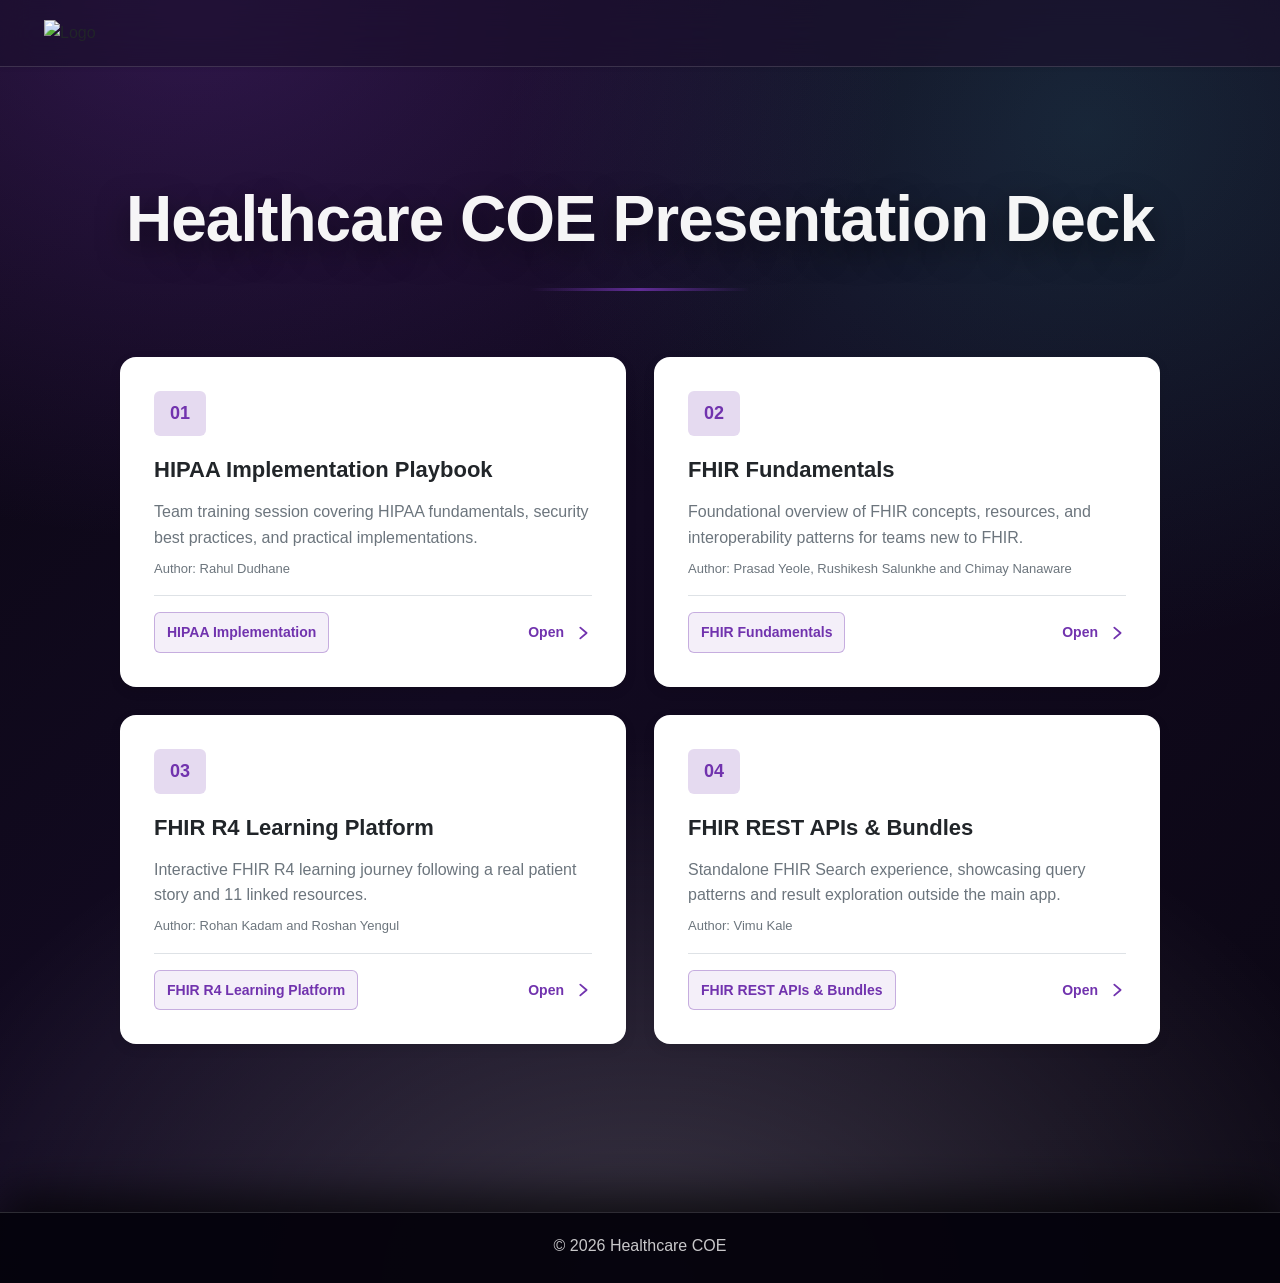
==== index.html @ a44d62c8 "Added authers" ====
<!DOCTYPE html>
<html lang="en">
<head>
  <meta charset="UTF-8" />
  <meta name="viewport" content="width=device-width, initial-scale=1.0" />
  <title>Healthcare COE Presentation Deck</title>
  <link rel="icon" type="image/png" href="https://www.mindbowser.com/wp-content/uploads/2025/10/512x512-1.png" />
  <link rel="stylesheet" href="hipaa-implementation/styles.css" />
  <style>
    /* Landing page additions, using HIPAA design tokens */
    .welcome-page {
      --brand-primary: #7133AE;
      --brand-secondary: #5d2a90;
      --brand-light: rgba(113, 51, 174, 0.18);
      --brand-lighter: rgba(113, 51, 174, 0.08);
      background: transparent;
    }
    .welcome-container {
      /* header is fixed, so keep content visible */
      padding-top: 76px;
      min-height: 100vh;
      overflow-x: hidden;
      background:
        radial-gradient(1200px 900px at 15% 0%, rgba(113, 51, 174, 0.35) 0%, rgba(113, 51, 174, 0) 60%),
        radial-gradient(900px 800px at 85% 10%, rgba(56, 184, 179, 0.16) 0%, rgba(56, 184, 179, 0) 65%),
        radial-gradient(1400px 1000px at 50% 100%, rgba(255, 255, 255, 0.18) 0%, rgba(255, 255, 255, 0) 55%),
        linear-gradient(135deg, #0b0713 0%, #120a21 45%, #0b0713 100%);
    }

    .welcome-header {
      position: fixed;
      top: 0;
      left: 0;
      right: 0;
      z-index: 1000;
      padding: 14px 32px;
      background: rgba(26, 15, 44, 0.62);
      backdrop-filter: blur(16px);
      -webkit-backdrop-filter: blur(16px);
      border-bottom: 1px solid rgba(255, 255, 255, 0.14);
    }

    .welcome-header .logo {
      height: 42px;
      padding: 6px 12px;
      background: transparent;
      box-shadow: none;
      border: none;
    }

    .hero-title {
      font-size: clamp(40px, 5vw, 64px);
      font-weight: 900;
      letter-spacing: -1px;
      color: rgba(255, 255, 255, 0.96);
      text-shadow: 0 10px 30px rgba(0, 0, 0, 0.55);
    }

    .hero-section {
      padding: 44px 0 18px;
    }

    .hero-title::after {
      content: "";
      display: block;
      height: 3px;
      width: min(220px, 45vw);
      margin: 18px auto 0;
      border-radius: 999px;
      background: linear-gradient(90deg, rgba(113, 51, 174, 0) 0%, rgba(113, 51, 174, 0.9) 50%, rgba(113, 51, 174, 0) 100%);
      opacity: 0.9;
    }

    .site-grid {
      display: grid;
      grid-template-columns: repeat(2, minmax(0, 1fr));
      gap: 28px;
      margin-top: 32px;
      max-width: 1040px;
      margin-left: auto;
      margin-right: auto;
      align-items: stretch;
    }

    a.site-card {
      text-decoration: none;
      color: inherit;
      display: block;
    }

    .site-meta {
      display: flex;
      align-items: center;
      justify-content: space-between;
      gap: 12px;
      margin-top: 16px;
      padding-top: 16px;
      border-top: 1px solid var(--border-color);
      color: var(--text-secondary);
      font-size: 14px;
    }

    .site-author {
      margin-top: 8px;
      font-size: 13px;
      color: var(--text-secondary);
    }

    .site-pill {
      display: inline-flex;
      align-items: center;
      gap: 8px;
      padding: 8px 12px;
      border-radius: var(--radius-sm);
      background: rgba(113, 51, 174, 0.08);
      color: var(--brand-primary);
      font-weight: 600;
      border: 1px solid rgba(113, 51, 174, 0.35);
      white-space: nowrap;
    }

    .site-open {
      display: inline-flex;
      align-items: center;
      gap: 10px;
      font-weight: 700;
      color: var(--brand-primary);
    }

    .feature-card.site-card {
      transition:
        transform 200ms ease,
        box-shadow 200ms ease,
        border-color 200ms ease,
        background-color 200ms ease,
        background-image 200ms ease;
    }

    .feature-card.site-card:hover {
      transform: translateY(-6px);
      box-shadow:
        0 18px 45px rgba(0, 0, 0, 0.28),
        0 0 0 1px rgba(255, 255, 255, 0.14);
      border-color: rgba(113, 51, 174, 0.6);
      background-image: radial-gradient(circle at 0% 0%, rgba(113, 51, 174, 0.16), transparent 55%);
    }

    .welcome-footer {
      background: rgba(5, 3, 12, 0.96);
      border-top: 1px solid rgba(255, 255, 255, 0.16);
      color: rgba(255, 255, 255, 0.78);
      padding: 20px 24px 24px;
      text-align: center;
      box-shadow: 0 -18px 45px rgba(0, 0, 0, 0.7);
    }

    @media (max-width: 640px) {
      .site-grid {
        grid-template-columns: minmax(0, 1fr);
      }
    }

    /* Keep cards + hero using base HIPAA styling (no glass on them) */
  </style>
</head>
<body class="welcome-page">
  <div class="welcome-container">
    <header class="welcome-header">
      <img src="https://mindbowsernew.wpenginepowered.com/wp-content/uploads/2025/10/header-1.svg" alt="Logo" class="logo" />
    </header>

    <main class="welcome-content">
      <div class="hero-section">
        <h1 class="hero-title">Healthcare COE Presentation Deck</h1>
      </div>

      <section class="features-section" style="margin-top: 32px; margin-bottom: 120px;">
        <div class="site-grid">
          <a class="feature-card site-card" href="hipaa-implementation/index.html">
            <div class="feature-number">01</div>
            <h3>HIPAA Implementation Playbook</h3>
            <p>Team training session covering HIPAA fundamentals, security best practices, and practical implementations.</p>
            <p class="site-author">Author: Rahul Dudhane</p>
            <div class="site-meta">
              <span class="site-pill">HIPAA Implementation</span>
              <span class="site-open">
                Open
                <svg width="18" height="18" viewBox="0 0 20 20" fill="none" xmlns="http://www.w3.org/2000/svg" aria-hidden="true">
                  <path d="M7 4L14 10L7 16" stroke="currentColor" stroke-width="2" stroke-linecap="round" stroke-linejoin="round"/>
                </svg>
              </span>
            </div>
          </a>

          <a class="feature-card site-card" href="fhir-fundamentals/index.html">
            <div class="feature-number">02</div>
            <h3>FHIR Fundamentals</h3>
            <p>Foundational overview of FHIR concepts, resources, and interoperability patterns for teams new to FHIR.</p>
            <p class="site-author">Author: Prasad Yeole, Rushikesh Salunkhe and Chimay Nanaware</p>
            <div class="site-meta">
              <span class="site-pill">FHIR Fundamentals</span>
              <span class="site-open">
                Open
                <svg width="18" height="18" viewBox="0 0 20 20" fill="none" xmlns="http://www.w3.org/2000/svg" aria-hidden="true">
                  <path d="M7 4L14 10L7 16" stroke="currentColor" stroke-width="2" stroke-linecap="round" stroke-linejoin="round"/>
                </svg>
              </span>
            </div>
          </a>

          <a class="feature-card site-card" href="fhir-r4/index.html">
            <div class="feature-number">03</div>
            <h3>FHIR R4 Learning Platform</h3>
            <p>Interactive FHIR R4 learning journey following a real patient story and 11 linked resources.</p>
            <p class="site-author">Author: Rohan Kadam and Roshan Yengul</p>
            <div class="site-meta">
              <span class="site-pill">FHIR R4 Learning Platform</span>
              <span class="site-open">
                Open
                <svg width="18" height="18" viewBox="0 0 20 20" fill="none" xmlns="http://www.w3.org/2000/svg" aria-hidden="true">
                  <path d="M7 4L14 10L7 16" stroke="currentColor" stroke-width="2" stroke-linecap="round" stroke-linejoin="round"/>
                </svg>
              </span>
            </div>
          </a>

          <a class="feature-card site-card" href="https://vimu-kale.github.io/fhir-search/#introduction">
            <div class="feature-number">04</div>
            <h3>FHIR REST APIs & Bundles</h3>
            <p>Standalone FHIR Search experience, showcasing query patterns and result exploration outside the main app.</p>
            <p class="site-author">Author: Vimu Kale</p>
            <div class="site-meta">
              <span class="site-pill">FHIR REST APIs & Bundles</span>
              <span class="site-open">
                Open
                <svg width="18" height="18" viewBox="0 0 20 20" fill="none" xmlns="http://www.w3.org/2000/svg" aria-hidden="true">
                  <path d="M7 4L14 10L7 16" stroke="currentColor" stroke-width="2" stroke-linecap="round" stroke-linejoin="round"/>
                </svg>
              </span>
            </div>
          </a>
        </div>
      </section>
    </main>

    <footer class="welcome-footer">
      <p>&copy; 2026 Healthcare COE</p>
    </footer>
  </div>
</body>
</html>
---- hipaa-implementation/styles.css ----
/* ===== CSS Variables & Reset ===== */
:root {
  --brand-primary: #38b8b3;
  --brand-secondary: #2d9691;
  --brand-light: #e6f7f6;
  --brand-lighter: #f0faf9;
  
  --bg-primary: #ffffff;
  --bg-secondary: #f8f9fa;
  --bg-tertiary: #e9ecef;
  
  --text-primary: #212529;
  --text-secondary: #6c757d;
  --text-muted: #adb5bd;
  
  --border-color: #dee2e6;
  --shadow-sm: 0 2px 4px rgba(0, 0, 0, 0.05);
  --shadow-md: 0 4px 12px rgba(0, 0, 0, 0.1);
  --shadow-lg: 0 8px 24px rgba(0, 0, 0, 0.15);
  
  --success: #28a745;
  --warning: #ffc107;
  --danger: #dc3545;
  --info: #17a2b8;
  
  --radius-sm: 6px;
  --radius-md: 12px;
  --radius-lg: 16px;
  
  --transition: all 0.3s ease;
}

* {
  margin: 0;
  padding: 0;
  box-sizing: border-box;
}

html, body {
  height: 100%;
  font-family: -apple-system, BlinkMacSystemFont, 'Segoe UI', Roboto, 'Helvetica Neue', Arial, sans-serif;
  font-size: 16px;
  line-height: 1.6;
  color: var(--text-primary);
  background: var(--bg-primary);
  -webkit-font-smoothing: antialiased;
  -moz-osx-font-smoothing: grayscale;
}

/* ===== Welcome Page Styles ===== */
.welcome-page {
  background: linear-gradient(135deg, var(--brand-lighter) 0%, #ffffff 50%, var(--brand-lighter) 100%);
}

.welcome-container {
  min-height: 100vh;
  display: flex;
  flex-direction: column;
}

.welcome-header {
  padding: 24px 48px;
  background: var(--bg-primary);
  box-shadow: var(--shadow-sm);
}

.logo {
  height: 50px;
  width: auto;
  background: linear-gradient(135deg, #1a1a2e 0%, #16213e 100%);
  padding: 8px 16px;
  border-radius: var(--radius-sm);
  box-shadow: var(--shadow-md);
  border: 1px solid rgba(56, 184, 179, 0.3);
}

.welcome-content {
  flex: 1;
  max-width: 1200px;
  margin: 0 auto;
  padding: 48px 24px;
  width: 100%;
}

.hero-section {
  text-align: center;
  padding: 64px 0;
}

.hero-badge {
  margin-bottom: 24px;
  animation: float 3s ease-in-out infinite;
}

@keyframes float {
  0%, 100% { transform: translateY(0px); }
  50% { transform: translateY(-10px); }
}

.hero-title {
  font-size: 56px;
  font-weight: 800;
  color: var(--text-primary);
  margin-bottom: 16px;
  letter-spacing: -1px;
}

.hero-subtitle {
  font-size: 24px;
  color: var(--text-secondary);
  margin-bottom: 24px;
}

.hero-description {
  max-width: 700px;
  margin: 0 auto 48px;
  font-size: 18px;
  color: var(--text-secondary);
  line-height: 1.8;
}

.session-info {
  display: flex;
  justify-content: center;
  gap: 24px;
  margin-bottom: 48px;
  flex-wrap: wrap;
}

.info-card {
  background: var(--bg-primary);
  padding: 24px 32px;
  border-radius: var(--radius-md);
  box-shadow: var(--shadow-md);
  display: flex;
  align-items: center;
  gap: 16px;
  min-width: 200px;
}

.info-icon {
  font-size: 32px;
}

.info-content h3 {
  font-size: 14px;
  color: var(--text-secondary);
  text-transform: uppercase;
  letter-spacing: 0.5px;
  margin-bottom: 4px;
}

.info-content p {
  font-size: 18px;
  font-weight: 600;
  color: var(--text-primary);
}

.btn-primary {
  background: var(--brand-primary);
  color: white;
  border: none;
  padding: 16px 48px;
  border-radius: var(--radius-md);
  font-size: 18px;
  font-weight: 600;
  cursor: pointer;
  transition: var(--transition);
  display: inline-flex;
  align-items: center;
  gap: 12px;
  box-shadow: var(--shadow-md);
}

.btn-primary:hover {
  background: var(--brand-secondary);
  transform: translateY(-2px);
  box-shadow: var(--shadow-lg);
}

.btn-start {
  animation: pulse 2s ease-in-out infinite;
}

@keyframes pulse {
  0%, 100% { box-shadow: 0 4px 12px rgba(56, 184, 179, 0.3); }
  50% { box-shadow: 0 4px 24px rgba(56, 184, 179, 0.6); }
}

.features-section {
  margin: 80px 0;
}

.features-section h2 {
  text-align: center;
  font-size: 36px;
  margin-bottom: 48px;
  color: var(--text-primary);
}

.features-grid {
  display: grid;
  grid-template-columns: repeat(auto-fit, minmax(300px, 1fr));
  gap: 24px;
}

.feature-card {
  background: var(--bg-primary);
  padding: 32px;
  border-radius: var(--radius-lg);
  box-shadow: var(--shadow-md);
  transition: var(--transition);
  border: 2px solid transparent;
}

.feature-card:hover {
  border-color: var(--brand-primary);
  transform: translateY(-4px);
  box-shadow: var(--shadow-lg);
}

.feature-number {
  display: inline-block;
  background: var(--brand-light);
  color: var(--brand-primary);
  font-size: 18px;
  font-weight: 700;
  padding: 8px 16px;
  border-radius: var(--radius-sm);
  margin-bottom: 16px;
}

.feature-card h3 {
  font-size: 22px;
  margin-bottom: 12px;
  color: var(--text-primary);
}

.feature-card p {
  color: var(--text-secondary);
  line-height: 1.6;
}

.checklist-preview {
  margin: 80px 0;
  padding: 48px;
  background: var(--bg-primary);
  border-radius: var(--radius-lg);
  box-shadow: var(--shadow-md);
}

.checklist-preview h2 {
  text-align: center;
  font-size: 36px;
  margin-bottom: 48px;
  color: var(--text-primary);
}

.checklist-columns {
  display: grid;
  grid-template-columns: repeat(auto-fit, minmax(280px, 1fr));
  gap: 16px;
}

.checklist-column {
  display: flex;
  flex-direction: column;
  gap: 12px;
}

.checklist-item {
  background: var(--brand-lighter);
  padding: 16px 20px;
  border-radius: var(--radius-sm);
  color: var(--text-primary);
  font-weight: 500;
  border-left: 4px solid var(--brand-primary);
}

.welcome-footer {
  background: var(--bg-secondary);
  padding: 24px;
  text-align: center;
  color: var(--text-secondary);
  border-top: 1px solid var(--border-color);
}

/* ===== Presentation Page Styles ===== */
.presentation-page {
  background: var(--bg-secondary);
}

.presentation-container {
  height: 100vh;
  display: flex;
  flex-direction: column;
}

.presentation-header {
  background: var(--bg-primary);
  padding: 16px 24px;
  display: flex;
  align-items: center;
  justify-content: space-between;
  box-shadow: var(--shadow-sm);
  border-bottom: 2px solid var(--brand-primary);
}

.presentation-header .logo {
  height: 42px;
  padding: 6px 12px;
  background: linear-gradient(135deg, #1a1a2e 0%, #16213e 100%);
  border-radius: var(--radius-sm);
  box-shadow: var(--shadow-md);
  border: 1px solid rgba(56, 184, 179, 0.3);
}

.header-title {
  font-size: 20px;
  font-weight: 700;
  color: var(--text-primary);
}

.slide-counter {
  font-size: 14px;
  color: var(--text-secondary);
  background: var(--bg-secondary);
  padding: 8px 16px;
  border-radius: var(--radius-sm);
}

.presentation-main {
  flex: 1;
  display: flex;
  overflow: hidden;
}

.sidebar {
  width: 280px;
  background: var(--bg-primary);
  padding: 24px;
  border-right: 1px solid var(--border-color);
  overflow-y: auto;
}

.sidebar h3 {
  font-size: 18px;
  margin-bottom: 8px;
  color: var(--text-primary);
}

.sidebar-hint {
  font-size: 13px;
  color: var(--text-secondary);
  margin-bottom: 20px;
}

.slide-nav {
  display: flex;
  flex-direction: column;
  gap: 8px;
}

.nav-item {
  padding: 12px 16px;
  background: var(--bg-secondary);
  border: 2px solid transparent;
  border-radius: var(--radius-sm);
  cursor: pointer;
  transition: var(--transition);
  font-size: 14px;
  color: var(--text-primary);
  text-align: left;
}

.nav-item:hover {
  background: var(--brand-lighter);
  border-color: var(--brand-primary);
}

.nav-item.active {
  background: var(--brand-primary);
  color: white;
  font-weight: 600;
}

.slides-container {
  flex: 1;
  display: flex;
  flex-direction: column;
  overflow: hidden;
}

.slides {
  flex: 1;
  position: relative;
  overflow-y: auto;
  padding: 48px;
}

.slide {
  display: none;
  animation: slideIn 0.4s ease;
}

.slide.active {
  display: block;
}

@keyframes slideIn {
  from {
    opacity: 0;
    transform: translateX(20px);
  }
  to {
    opacity: 1;
    transform: translateX(0);
  }
}

.slide h1 {
  font-size: 42px;
  font-weight: 700;
  color: var(--text-primary);
  margin-bottom: 32px;
  padding-bottom: 16px;
  border-bottom: 3px solid var(--brand-primary);
}

.slide h2 {
  font-size: 28px;
  font-weight: 600;
  color: var(--text-primary);
  margin-bottom: 16px;
}

.slide h3 {
  font-size: 20px;
  font-weight: 600;
  color: var(--text-primary);
  margin-bottom: 12px;
}

.slide-content {
  max-width: 100%;
  padding: 0 48px;
}

.content-block {
  margin-bottom: 32px;
}

.content-block p {
  font-size: 18px;
  line-height: 1.8;
  color: var(--text-secondary);
}

/* Stats Grid */
.stats-grid {
  display: grid;
  grid-template-columns: repeat(auto-fit, minmax(200px, 1fr));
  gap: 24px;
  margin: 32px 0;
}

.stat-card {
  background: var(--brand-lighter);
  padding: 32px;
  border-radius: var(--radius-md);
  text-align: center;
  border: 2px solid var(--brand-primary);
}

.stat-number {
  font-size: 48px;
  font-weight: 800;
  color: var(--brand-primary);
  margin-bottom: 8px;
}

.stat-label {
  font-size: 16px;
  color: var(--text-secondary);
  font-weight: 500;
}

/* Story Box */
.story-box {
  background: #fff3cd;
  border-left: 4px solid var(--warning);
  padding: 24px;
  border-radius: var(--radius-md);
  margin: 32px 0;
}

.story-box h3 {
  color: #856404;
  margin-bottom: 12px;
}

.story-box p {
  color: #856404;
  margin-bottom: 12px;
}

.story-lesson {
  font-weight: 600;
  margin-top: 16px !important;
}

/* Key Points */
.key-points {
  background: var(--bg-primary);
  padding: 24px;
  border-radius: var(--radius-md);
  box-shadow: var(--shadow-md);
  margin: 32px 0;
}

.key-points ul {
  list-style: none;
  padding: 0;
}

.key-points li {
  padding: 12px 0;
  padding-left: 32px;
  position: relative;
  font-size: 17px;
  color: var(--text-secondary);
  border-bottom: 1px solid var(--border-color);
}

.key-points li:last-child {
  border-bottom: none;
}

.key-points li:before {
  content: "✓";
  position: absolute;
  left: 0;
  color: var(--brand-primary);
  font-weight: 700;
  font-size: 20px;
}

/* Three Rules */
.three-rules {
  display: grid;
  grid-template-columns: repeat(auto-fit, minmax(280px, 1fr));
  gap: 24px;
  margin: 32px 0;
}

.rule-card {
  background: var(--bg-primary);
  padding: 24px;
  border-radius: var(--radius-lg);
  box-shadow: var(--shadow-md);
  border-top: 4px solid var(--brand-primary);
}

.rule-icon {
  font-size: 40px;
  margin-bottom: 16px;
}

.rule-card h3 {
  color: var(--brand-primary);
  margin-bottom: 12px;
}

.rule-card p {
  color: var(--text-secondary);
  margin-bottom: 16px;
}

.rule-card ul {
  list-style: none;
  padding: 0;
}

.rule-card li {
  padding: 8px 0;
  padding-left: 24px;
  position: relative;
  color: var(--text-secondary);
  font-size: 15px;
}

.rule-card li:before {
  content: "•";
  position: absolute;
  left: 8px;
  color: var(--brand-primary);
  font-weight: 700;
}

/* PHI Definition */
.phi-definition {
  background: var(--brand-lighter);
  padding: 32px;
  border-radius: var(--radius-lg);
  margin: 32px 0;
}

.phi-definition h3 {
  margin-bottom: 24px;
  color: var(--brand-primary);
}

.phi-grid {
  display: grid;
  grid-template-columns: repeat(auto-fill, minmax(180px, 1fr));
  gap: 12px;
}

.phi-item {
  background: var(--bg-primary);
  padding: 12px 16px;
  border-radius: var(--radius-sm);
  font-size: 15px;
  color: var(--text-primary);
  text-align: center;
  font-weight: 500;
}

/* Complete Checklist Grid */
.complete-checklist-grid {
  display: grid;
  grid-template-columns: repeat(auto-fit, minmax(280px, 1fr));
  gap: 20px;
  margin: 24px 0;
}

.checklist-card {
  background: var(--bg-primary);
  padding: 20px;
  border-radius: var(--radius-md);
  box-shadow: var(--shadow-md);
  border-left: 4px solid var(--brand-primary);
  transition: var(--transition);
  display: flex;
  flex-direction: column;
  gap: 12px;
}

.checklist-card:hover {
  transform: translateY(-4px);
  box-shadow: var(--shadow-lg);
  border-left-width: 6px;
}

.checklist-number {
  background: var(--brand-primary);
  color: white;
  font-size: 18px;
  font-weight: 700;
  width: 36px;
  height: 36px;
  border-radius: 50%;
  display: flex;
  align-items: center;
  justify-content: center;
  flex-shrink: 0;
}

.checklist-card h3 {
  font-size: 17px;
  color: var(--text-primary);
  margin: 0;
  font-weight: 600;
}

.checklist-card p {
  font-size: 14px;
  color: var(--text-secondary);
  line-height: 1.5;
  margin: 0;
}

/* Checklist Items */
.checklist-content {
  display: flex;
  flex-direction: column;
  gap: 32px;
}

.checklist-item-detail {
  background: var(--bg-primary);
  padding: 24px;
  border-radius: var(--radius-lg);
  box-shadow: var(--shadow-md);
}

.item-header {
  display: flex;
  align-items: center;
  gap: 16px;
  margin-bottom: 16px;
}

.item-number {
  background: var(--brand-primary);
  color: white;
  font-size: 24px;
  font-weight: 700;
  width: 48px;
  height: 48px;
  border-radius: 50%;
  display: flex;
  align-items: center;
  justify-content: center;
  flex-shrink: 0;
}

.item-header h2 {
  margin: 0;
  font-size: 24px;
}

.item-description {
  color: var(--text-secondary);
  font-size: 17px;
  line-height: 1.7;
  margin-bottom: 16px;
}

.item-example {
  background: var(--brand-lighter);
  padding: 16px;
  border-radius: var(--radius-sm);
  border-left: 4px solid var(--brand-primary);
  font-size: 15px;
  color: var(--text-secondary);
}

.item-example strong {
  color: var(--brand-primary);
}

/* Two Column Layout */
.two-column {
  display: grid;
  grid-template-columns: repeat(auto-fit, minmax(400px, 1fr));
  gap: 32px;
  margin: 32px 0;
}

.column {
  background: var(--bg-primary);
  padding: 24px;
  border-radius: var(--radius-lg);
  box-shadow: var(--shadow-sm);
}

/* Role List */
.role-list {
  display: flex;
  flex-direction: column;
  gap: 16px;
}

.role-item {
  padding: 16px;
  background: var(--brand-lighter);
  border-radius: var(--radius-sm);
  border-left: 3px solid var(--brand-primary);
}

.role-item strong {
  display: block;
  color: var(--brand-primary);
  margin-bottom: 4px;
  font-size: 16px;
}

.role-item p {
  color: var(--text-secondary);
  font-size: 14px;
  margin: 0;
}

/* Demo Container */
.demo-container {
  background: var(--bg-primary);
  padding: 32px;
  border-radius: var(--radius-lg);
  box-shadow: var(--shadow-md);
  margin: 24px 0;
}

.demo-controls {
  margin-bottom: 32px;
}

.demo-controls h3 {
  margin-bottom: 16px;
}

.role-selector {
  display: flex;
  gap: 12px;
  flex-wrap: wrap;
  margin-bottom: 16px;
}

.role-btn {
  padding: 12px 24px;
  background: var(--bg-secondary);
  border: 2px solid var(--border-color);
  border-radius: var(--radius-sm);
  cursor: pointer;
  transition: var(--transition);
  font-size: 15px;
  font-weight: 500;
  color: var(--text-primary);
}

.role-btn:hover {
  border-color: var(--brand-primary);
  background: var(--brand-lighter);
}

.role-btn.active {
  background: var(--brand-primary);
  color: white;
  border-color: var(--brand-primary);
}

.current-role {
  display: inline-block;
  padding: 8px 16px;
  background: var(--brand-lighter);
  color: var(--brand-primary);
  border-radius: var(--radius-sm);
  font-weight: 600;
}

.demo-actions {
  margin-bottom: 32px;
}

.demo-actions h3 {
  margin-bottom: 16px;
}

.action-btn {
  display: block;
  width: 100%;
  padding: 14px 20px;
  margin-bottom: 8px;
  background: var(--bg-secondary);
  border: 2px solid var(--border-color);
  border-radius: var(--radius-sm);
  cursor: pointer;
  transition: var(--transition);
  font-size: 15px;
  text-align: left;
  color: var(--text-primary);
}

.action-btn:hover {
  background: var(--brand-lighter);
  border-color: var(--brand-primary);
}

.demo-result {
  margin: 32px 0;
  padding: 24px;
  background: var(--bg-secondary);
  border-radius: var(--radius-md);
  min-height: 120px;
}

.demo-result h3 {
  margin-bottom: 12px;
}

.result-content {
  color: var(--text-secondary);
  font-size: 16px;
  line-height: 1.6;
}

.result-success {
  color: var(--success);
  font-weight: 600;
}

.result-denied {
  color: var(--danger);
  font-weight: 600;
}

/* Code Example */
.code-example {
  margin: 32px 0;
}

.code-example h3 {
  margin-bottom: 12px;
}

.code-example pre {
  background: #1e1e1e;
  color: #d4d4d4;
  padding: 20px;
  border-radius: var(--radius-md);
  overflow-x: auto;
  font-family: 'Fira Code', 'Consolas', 'Monaco', 'Courier New', monospace;
  font-size: 13px;
  line-height: 1.6;
  box-shadow: var(--shadow-md);
  border: 1px solid #333;
}

.code-example code {
  font-family: 'Fira Code', 'Consolas', 'Monaco', 'Courier New', monospace;
}

/* Enhanced code blocks for logging examples */
pre {
  background: #1e1e1e;
  color: #d4d4d4;
  padding: 20px;
  border-radius: var(--radius-md);
  overflow-x: auto;
  font-family: 'Fira Code', 'Consolas', 'Monaco', 'Courier New', monospace;
  font-size: 13px;
  line-height: 1.7;
  box-shadow: 0 2px 8px rgba(0, 0, 0, 0.15);
}

code {
  font-family: 'Fira Code', 'Consolas', 'Monaco', 'Courier New', monospace;
}

/* Syntax highlighting for better readability */
pre code {
  display: block;
  color: #d4d4d4;
}

/* Output blocks with different styles */
pre[style*="background: #ffe6e6"] {
  background: #ffe6e6 !important;
  color: #5a0a0f !important;
  border-left: 4px solid var(--danger);
  font-weight: 600;
}

pre[style*="background: #ffe6e6"] code {
  color: #5a0a0f !important;
}

pre[style*="background: #e6f7e6"] {
  background: #e6f7e6 !important;
  color: #0d3d1a !important;
  border-left: 4px solid var(--success);
  font-weight: 600;
}

pre[style*="background: #e6f7e6"] code {
  color: #0d3d1a !important;
}

pre[style*="background: var(--brand-lighter)"] {
  background: var(--brand-lighter) !important;
  color: #064854 !important;
  border-left: 4px solid var(--brand-primary);
  font-weight: 600;
}

pre[style*="background: var(--brand-lighter)"] code {
  color: #064854 !important;
}

/* Live Audit Log */
.live-audit-log {
  background: var(--bg-primary);
  padding: 24px;
  border-radius: var(--radius-lg);
  box-shadow: var(--shadow-md);
  margin-top: 24px;
}

.live-audit-log h3 {
  margin-bottom: 16px;
}

.audit-entries {
  background: var(--text-primary);
  color: #0f0;
  padding: 16px;
  border-radius: var(--radius-sm);
  font-family: 'Courier New', Courier, monospace;
  font-size: 13px;
  min-height: 200px;
  max-height: 300px;
  overflow-y: auto;
}

.audit-entry {
  padding: 4px 0;
  border-bottom: 1px solid rgba(0, 255, 0, 0.1);
}

/* Encryption Types */
.encryption-types {
  display: grid;
  grid-template-columns: repeat(auto-fit, minmax(350px, 1fr));
  gap: 24px;
  margin: 32px 0;
}

.enc-card {
  background: var(--bg-primary);
  padding: 24px;
  border-radius: var(--radius-lg);
  box-shadow: var(--shadow-md);
  border-top: 4px solid var(--brand-primary);
}

.enc-card h2 {
  color: var(--brand-primary);
  font-size: 22px;
  margin-bottom: 12px;
}

.enc-card p {
  color: var(--text-secondary);
  margin-bottom: 16px;
}

.enc-card ul {
  list-style: none;
  padding: 0;
}

.enc-card li {
  padding: 8px 0;
  padding-left: 24px;
  position: relative;
  color: var(--text-secondary);
}

.enc-card li:before {
  content: "→";
  position: absolute;
  left: 0;
  color: var(--brand-primary);
  font-weight: 700;
}

/* Best Practices */
.best-practices {
  margin: 32px 0;
}

.practice-grid {
  display: grid;
  grid-template-columns: repeat(auto-fit, minmax(250px, 1fr));
  gap: 20px;
  margin-top: 20px;
}

.practice {
  background: var(--brand-lighter);
  padding: 20px;
  border-radius: var(--radius-md);
  border-left: 4px solid var(--brand-primary);
}

.practice strong {
  display: block;
  color: var(--brand-primary);
  margin-bottom: 8px;
  font-size: 16px;
}

.practice p {
  color: var(--text-secondary);
  font-size: 14px;
  margin: 0;
}

/* Slide Controls */
.slide-controls {
  display: flex;
  justify-content: space-between;
  padding: 24px 48px;
  background: var(--bg-primary);
  border-top: 1px solid var(--border-color);
}

.control-btn {
  display: flex;
  align-items: center;
  gap: 8px;
  padding: 12px 24px;
  background: var(--brand-primary);
  color: white;
  border: none;
  border-radius: var(--radius-sm);
  cursor: pointer;
  transition: var(--transition);
  font-size: 16px;
  font-weight: 600;
}

.control-btn:hover {
  background: var(--brand-secondary);
  transform: translateY(-2px);
}

.control-btn:disabled {
  background: var(--bg-tertiary);
  color: var(--text-muted);
  cursor: not-allowed;
  transform: none;
}

/* Quiz Styles */
.quiz-section {
  background: var(--bg-primary);
  padding: 24px;
  border-radius: var(--radius-lg);
  box-shadow: var(--shadow-md);
}

.quiz-container {
  display: flex;
  flex-direction: column;
  gap: 20px;
}

.quiz-question {
  font-size: 20px;
  color: var(--text-primary);
  font-weight: 600;
  margin-bottom: 16px;
}

.quiz-options {
  display: flex;
  flex-direction: column;
  gap: 12px;
}

.quiz-option {
  background: var(--bg-secondary);
  padding: 16px;
  border-radius: var(--radius-sm);
  border: 2px solid var(--border-color);
  transition: var(--transition);
  cursor: pointer;
}

.quiz-option:hover {
  border-color: var(--brand-primary);
  background: var(--brand-lighter);
}

.quiz-option label {
  display: flex;
  align-items: center;
  gap: 12px;
  cursor: pointer;
  width: 100%;
}

.quiz-option input[type="checkbox"],
.quiz-option input[type="radio"] {
  width: 20px;
  height: 20px;
  cursor: pointer;
  accent-color: var(--brand-primary);
}

.quiz-option span {
  flex: 1;
  font-size: 16px;
  color: var(--text-primary);
}

.quiz-result {
  margin-top: 16px;
  padding: 16px;
  border-radius: var(--radius-md);
  background: var(--bg-secondary);
  min-height: 60px;
}

.quiz-result p {
  margin: 8px 0;
}

/* Final Assessment */
.final-assessment {
  background: var(--bg-primary);
  padding: 32px;
  border-radius: var(--radius-lg);
  box-shadow: var(--shadow-md);
}

.assessment-stats {
  display: grid;
  grid-template-columns: repeat(auto-fit, minmax(200px, 1fr));
  gap: 24px;
  margin: 32px 0;
}

.stat-item {
  background: var(--brand-lighter);
  padding: 24px;
  border-radius: var(--radius-md);
  text-align: center;
  border: 2px solid var(--brand-primary);
}

.stat-value {
  font-size: 48px;
  font-weight: 800;
  color: var(--brand-primary);
  margin-bottom: 8px;
}

.stat-label {
  font-size: 14px;
  color: var(--text-secondary);
  font-weight: 500;
}

.certificate {
  background: linear-gradient(135deg, var(--brand-lighter) 0%, white 100%);
  padding: 48px;
  border-radius: var(--radius-lg);
  border: 4px solid var(--brand-primary);
  text-align: center;
  box-shadow: var(--shadow-lg);
}

.certificate h3 {
  font-size: 28px;
  color: var(--brand-primary);
  margin-bottom: 16px;
}

.certificate p {
  font-size: 16px;
  color: var(--text-primary);
  margin: 12px 0;
}

/* Responsive Design */
@media (max-width: 1024px) {
  .sidebar {
    display: none;
  }
  
  .slides {
    padding: 32px 24px;
  }
  
  .slide h1 {
    font-size: 32px;
  }
  
  .two-column {
    grid-template-columns: 1fr;
  }
}

@media (max-width: 768px) {
  .hero-title {
    font-size: 36px;
  }
  
  .hero-subtitle {
    font-size: 18px;
  }
  
  .session-info {
    flex-direction: column;
  }
  
  .features-grid {
    grid-template-columns: 1fr;
  }
  
  .checklist-columns {
    grid-template-columns: 1fr;
  }
  
  .presentation-header {
    flex-wrap: wrap;
    gap: 12px;
  }
  
  .slide-controls {
    padding: 16px 24px;
  }
}
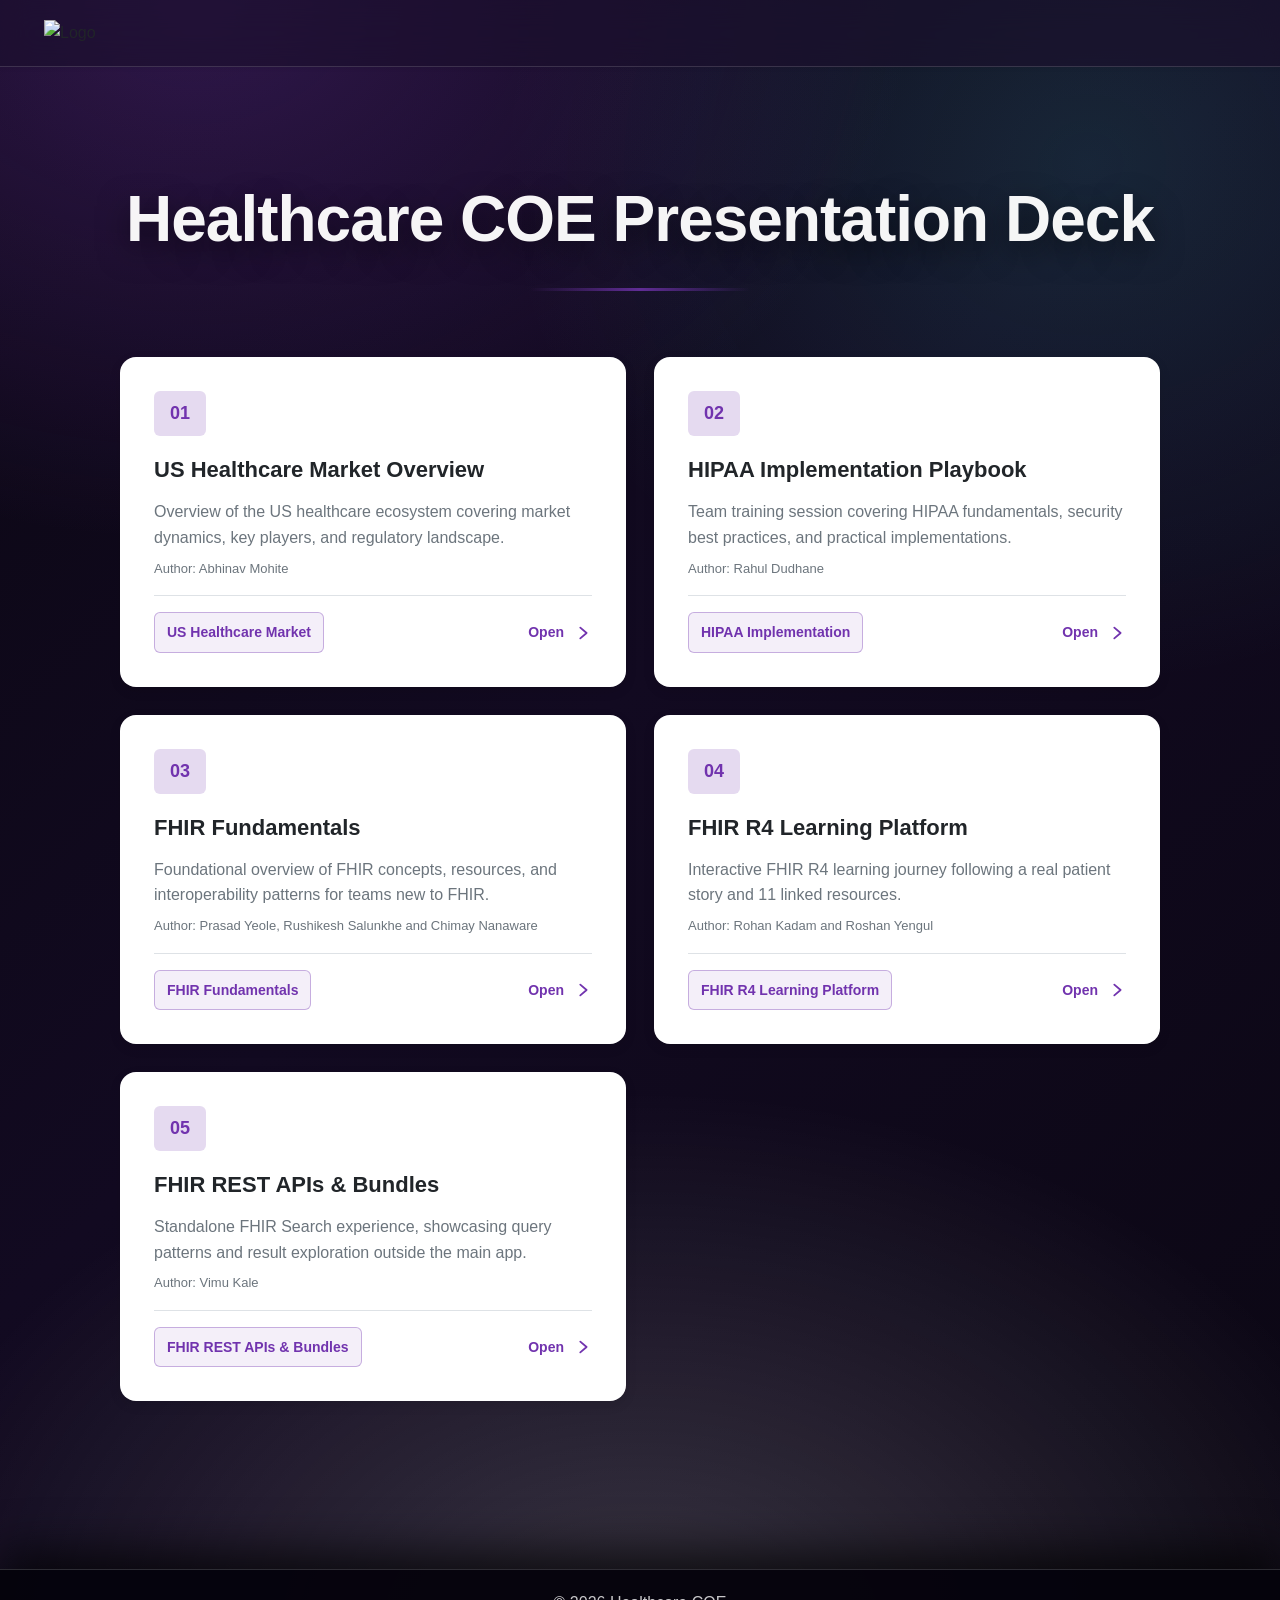
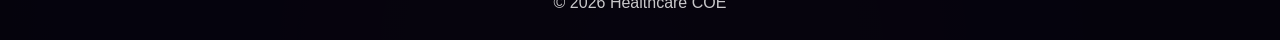
==== commit b0480d0a: "feat: add interactive US Healthcare Market Overview presentation page with new assets" ====
--- a/index.html
+++ b/index.html
@@ -176,8 +176,24 @@
 
       <section class="features-section" style="margin-top: 32px; margin-bottom: 120px;">
         <div class="site-grid">
+          <a class="feature-card site-card" href="us-healthcare-market-overview/index.html">
+            <div class="feature-number">01</div>
+            <h3>US Healthcare Market Overview</h3>
+            <p>Overview of the US healthcare ecosystem covering market dynamics, key players, and regulatory landscape.</p>
+            <p class="site-author">Author: Abhinav Mohite</p>
+            <div class="site-meta">
+              <span class="site-pill">US Healthcare Market</span>
+              <span class="site-open">
+                Open
+                <svg width="18" height="18" viewBox="0 0 20 20" fill="none" xmlns="http://www.w3.org/2000/svg" aria-hidden="true">
+                  <path d="M7 4L14 10L7 16" stroke="currentColor" stroke-width="2" stroke-linecap="round" stroke-linejoin="round"/>
+                </svg>
+              </span>
+            </div>
+          </a>
+
           <a class="feature-card site-card" href="hipaa-implementation/index.html">
-            <div class="feature-number">01</div>
+            <div class="feature-number">02</div>
             <h3>HIPAA Implementation Playbook</h3>
             <p>Team training session covering HIPAA fundamentals, security best practices, and practical implementations.</p>
             <p class="site-author">Author: Rahul Dudhane</p>
@@ -193,7 +209,7 @@
           </a>
 
           <a class="feature-card site-card" href="fhir-fundamentals/index.html">
-            <div class="feature-number">02</div>
+            <div class="feature-number">03</div>
             <h3>FHIR Fundamentals</h3>
             <p>Foundational overview of FHIR concepts, resources, and interoperability patterns for teams new to FHIR.</p>
             <p class="site-author">Author: Prasad Yeole, Rushikesh Salunkhe and Chimay Nanaware</p>
@@ -209,7 +225,7 @@
           </a>
 
           <a class="feature-card site-card" href="fhir-r4/index.html">
-            <div class="feature-number">03</div>
+            <div class="feature-number">04</div>
             <h3>FHIR R4 Learning Platform</h3>
             <p>Interactive FHIR R4 learning journey following a real patient story and 11 linked resources.</p>
             <p class="site-author">Author: Rohan Kadam and Roshan Yengul</p>
@@ -225,7 +241,7 @@
           </a>
 
           <a class="feature-card site-card" href="https://vimu-kale.github.io/fhir-search/#introduction">
-            <div class="feature-number">04</div>
+            <div class="feature-number">05</div>
             <h3>FHIR REST APIs & Bundles</h3>
             <p>Standalone FHIR Search experience, showcasing query patterns and result exploration outside the main app.</p>
             <p class="site-author">Author: Vimu Kale</p>
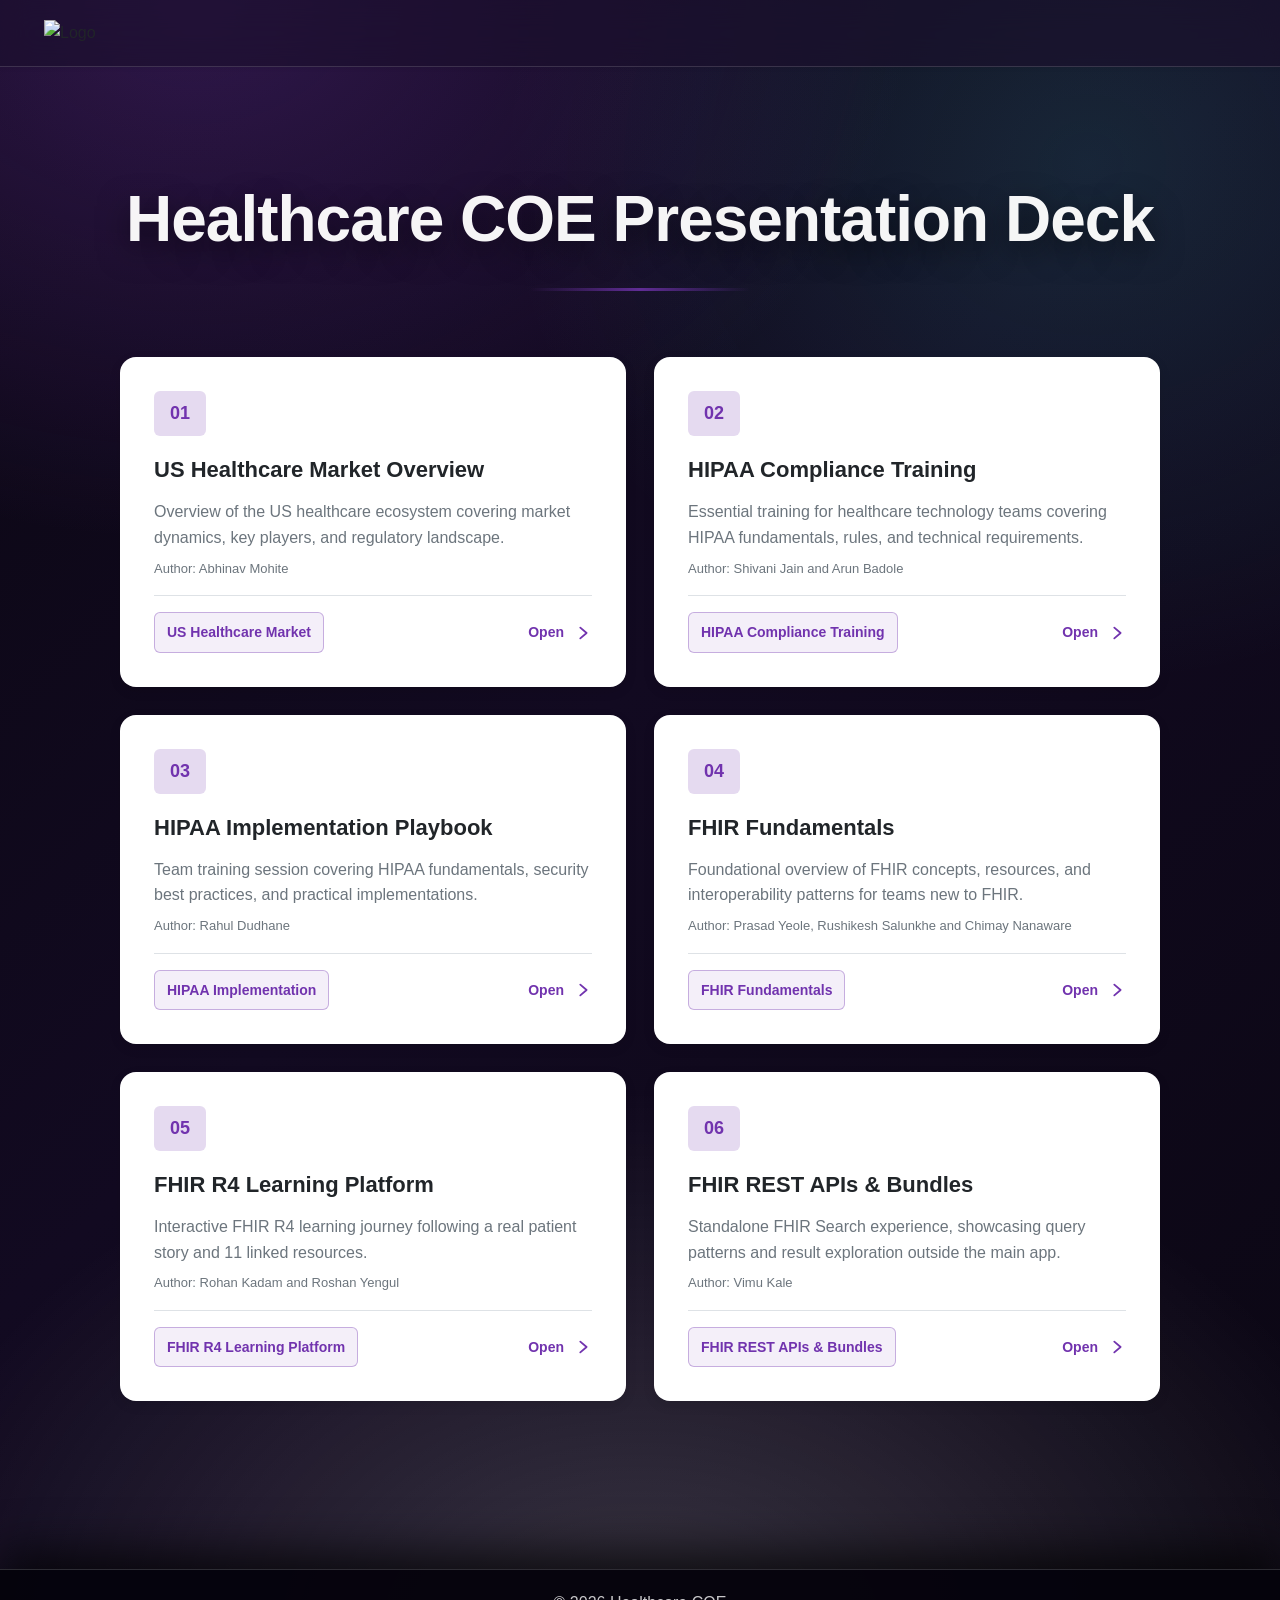
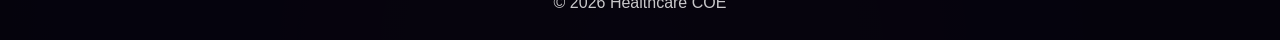
==== commit 1c9b64a6: "feat: add HIPAA Compliance Training module and update landing page navigation" ====
--- a/index.html
+++ b/index.html
@@ -192,8 +192,24 @@
             </div>
           </a>
 
+          <a class="feature-card site-card" href="hippa-training/index.html">
+            <div class="feature-number">02</div>
+            <h3>HIPAA Compliance Training</h3>
+            <p>Essential training for healthcare technology teams covering HIPAA fundamentals, rules, and technical requirements.</p>
+            <p class="site-author">Author: Shivani Jain and Arun Badole</p>
+            <div class="site-meta">
+              <span class="site-pill">HIPAA Compliance Training</span>
+              <span class="site-open">
+                Open
+                <svg width="18" height="18" viewBox="0 0 20 20" fill="none" xmlns="http://www.w3.org/2000/svg" aria-hidden="true">
+                  <path d="M7 4L14 10L7 16" stroke="currentColor" stroke-width="2" stroke-linecap="round" stroke-linejoin="round"/>
+                </svg>
+              </span>
+            </div>
+          </a>
+
           <a class="feature-card site-card" href="hipaa-implementation/index.html">
-            <div class="feature-number">02</div>
+            <div class="feature-number">03</div>
             <h3>HIPAA Implementation Playbook</h3>
             <p>Team training session covering HIPAA fundamentals, security best practices, and practical implementations.</p>
             <p class="site-author">Author: Rahul Dudhane</p>
@@ -209,7 +225,7 @@
           </a>
 
           <a class="feature-card site-card" href="fhir-fundamentals/index.html">
-            <div class="feature-number">03</div>
+            <div class="feature-number">04</div>
             <h3>FHIR Fundamentals</h3>
             <p>Foundational overview of FHIR concepts, resources, and interoperability patterns for teams new to FHIR.</p>
             <p class="site-author">Author: Prasad Yeole, Rushikesh Salunkhe and Chimay Nanaware</p>
@@ -225,7 +241,7 @@
           </a>
 
           <a class="feature-card site-card" href="fhir-r4/index.html">
-            <div class="feature-number">04</div>
+            <div class="feature-number">05</div>
             <h3>FHIR R4 Learning Platform</h3>
             <p>Interactive FHIR R4 learning journey following a real patient story and 11 linked resources.</p>
             <p class="site-author">Author: Rohan Kadam and Roshan Yengul</p>
@@ -241,7 +257,7 @@
           </a>
 
           <a class="feature-card site-card" href="https://vimu-kale.github.io/fhir-search/#introduction">
-            <div class="feature-number">05</div>
+            <div class="feature-number">06</div>
             <h3>FHIR REST APIs & Bundles</h3>
             <p>Standalone FHIR Search experience, showcasing query patterns and result exploration outside the main app.</p>
             <p class="site-author">Author: Vimu Kale</p>
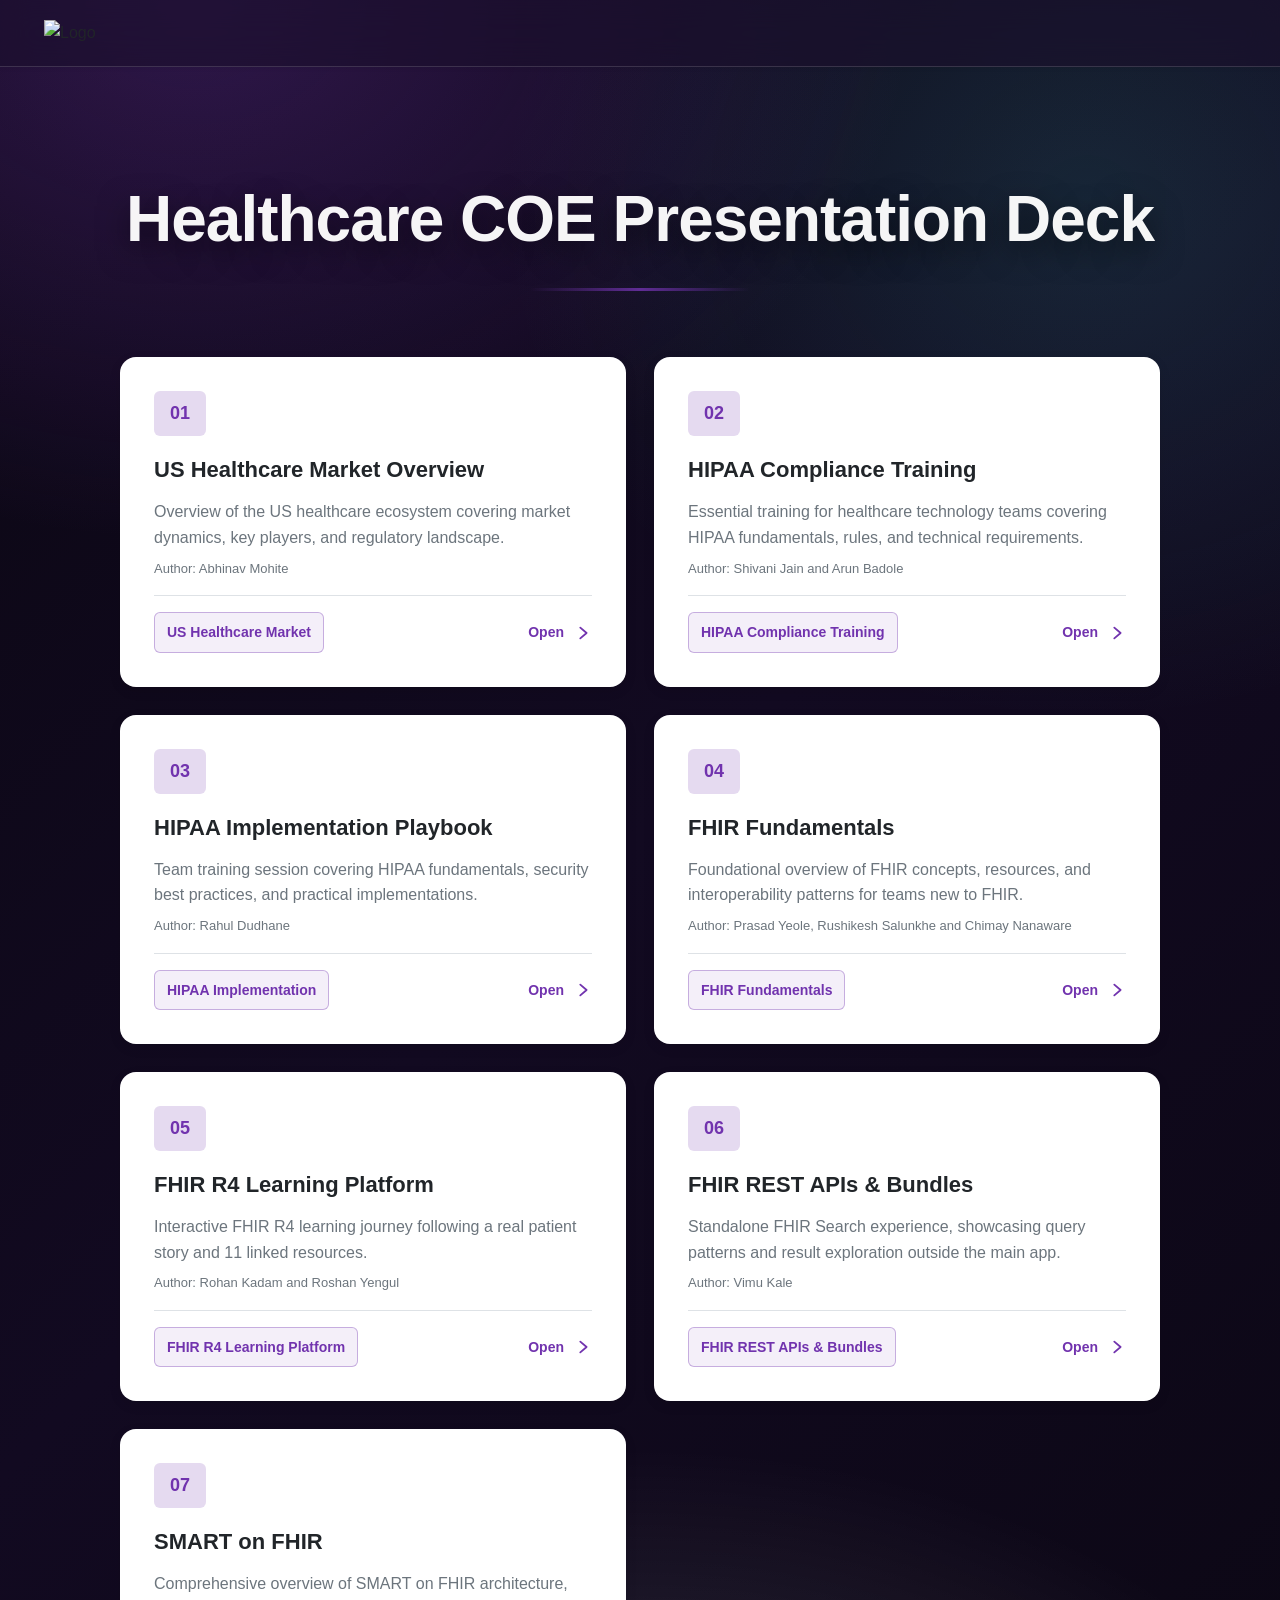
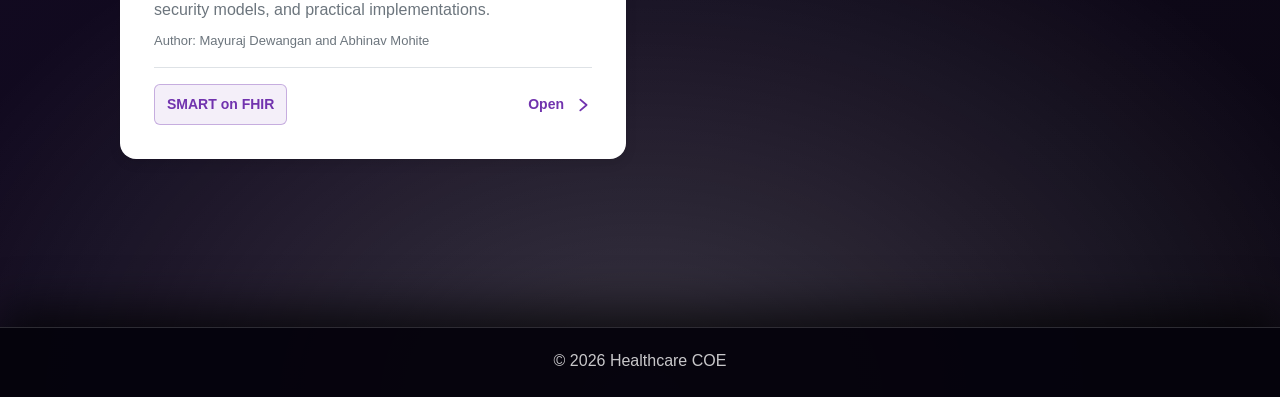
==== commit 19b496a6: "feat: add SMART on FHIR documentation site with educational content and supporting assets" ====
--- a/index.html
+++ b/index.html
@@ -271,6 +271,22 @@
               </span>
             </div>
           </a>
+
+          <a class="feature-card site-card" href="smart-on-fhir/index.html">
+            <div class="feature-number">07</div>
+            <h3>SMART on FHIR</h3>
+            <p>Comprehensive overview of SMART on FHIR architecture, security models, and practical implementations.</p>
+            <p class="site-author">Author: Mayuraj Dewangan and Abhinav Mohite</p>
+            <div class="site-meta">
+              <span class="site-pill">SMART on FHIR</span>
+              <span class="site-open">
+                Open
+                <svg width="18" height="18" viewBox="0 0 20 20" fill="none" xmlns="http://www.w3.org/2000/svg" aria-hidden="true">
+                  <path d="M7 4L14 10L7 16" stroke="currentColor" stroke-width="2" stroke-linecap="round" stroke-linejoin="round"/>
+                </svg>
+              </span>
+            </div>
+          </a>
         </div>
       </section>
     </main>
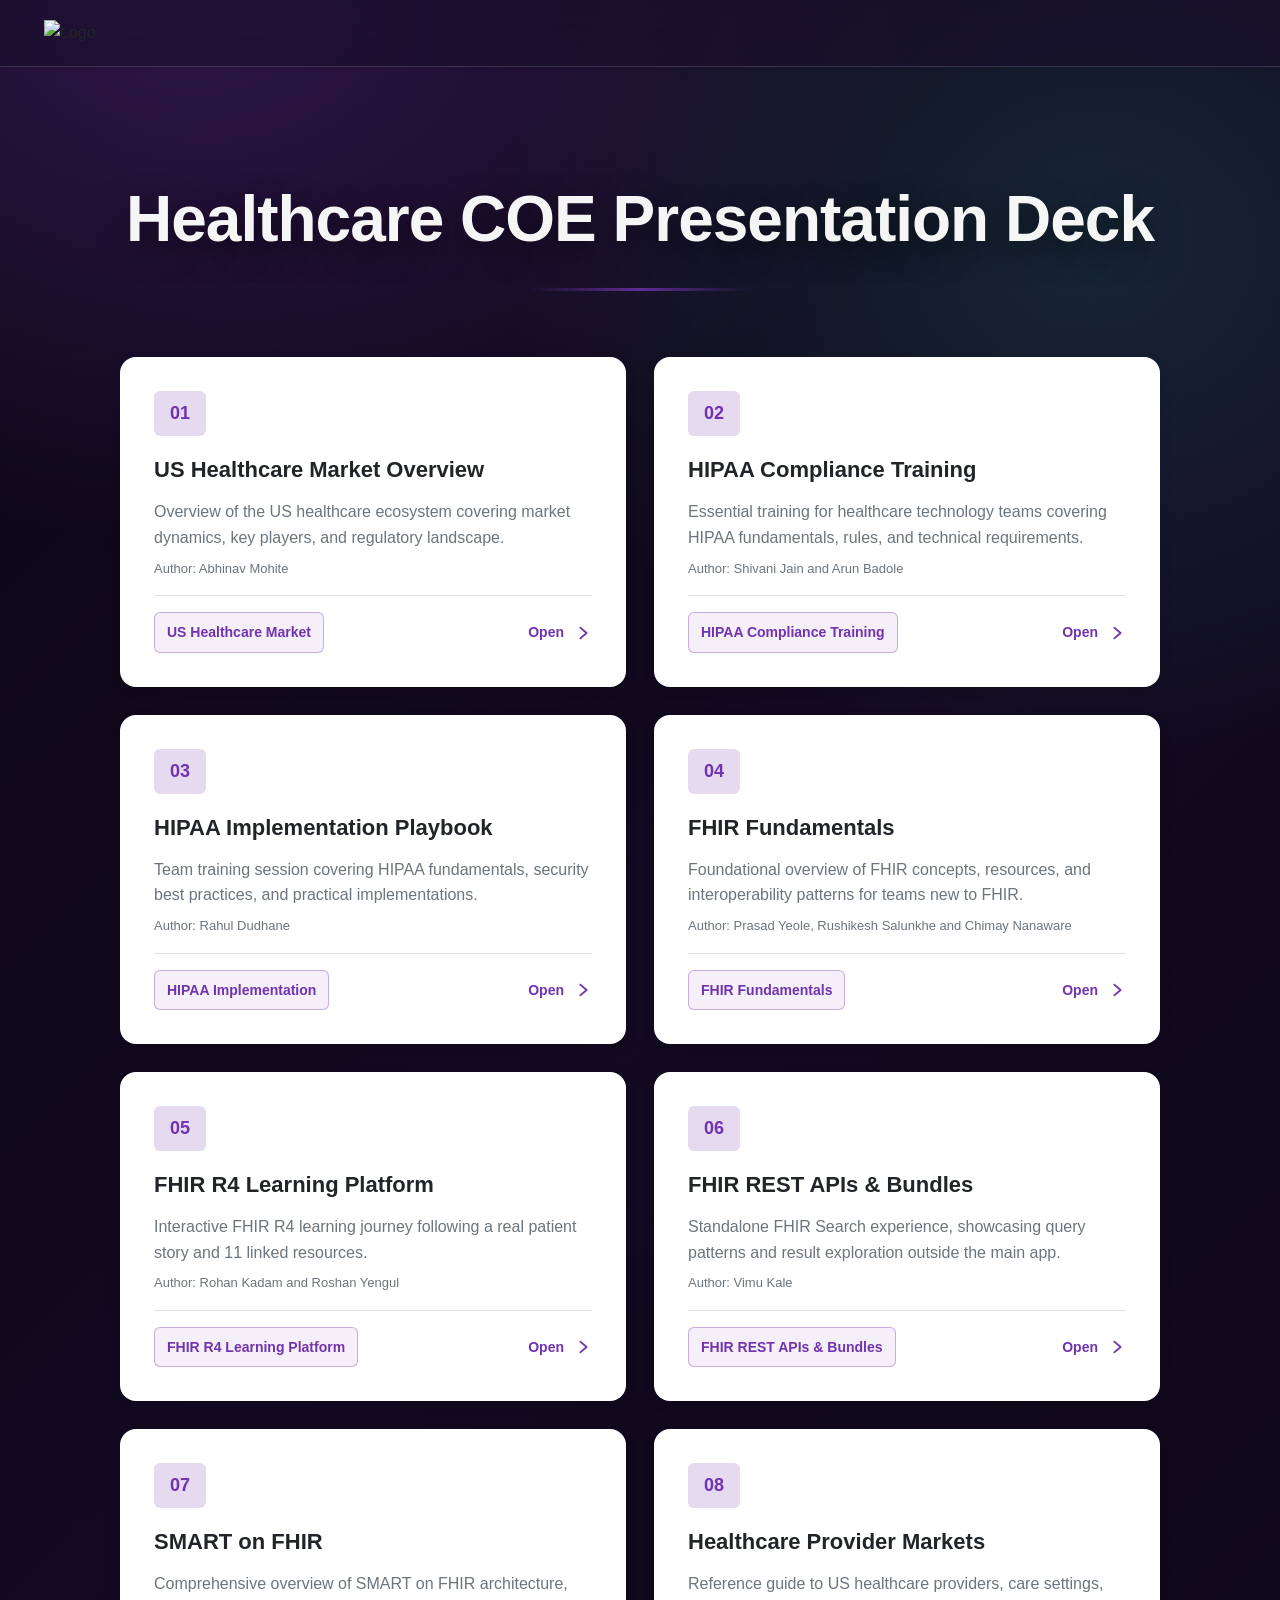
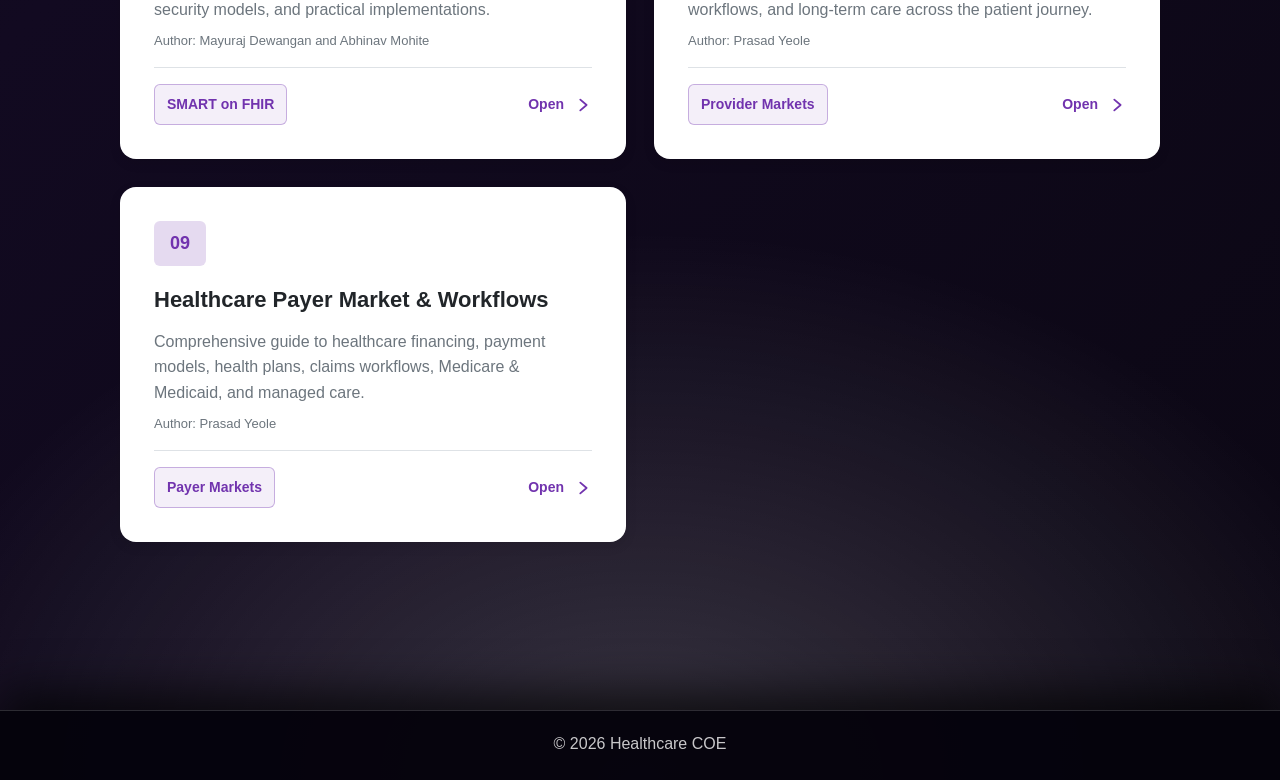
==== commit e8c5309d: "feat: add Provider Market and Payer Market guide pages Add two new reference pages to the Healthcare" ====
--- a/index.html
+++ b/index.html
@@ -287,6 +287,38 @@
               </span>
             </div>
           </a>
+
+          <a class="feature-card site-card" href="provider-market/index.html">
+            <div class="feature-number">08</div>
+            <h3>Healthcare Provider Markets</h3>
+            <p>Reference guide to US healthcare providers, care settings, workflows, and long-term care across the patient journey.</p>
+            <p class="site-author">Author: Prasad Yeole</p>
+            <div class="site-meta">
+              <span class="site-pill">Provider Markets</span>
+              <span class="site-open">
+                Open
+                <svg width="18" height="18" viewBox="0 0 20 20" fill="none" xmlns="http://www.w3.org/2000/svg" aria-hidden="true">
+                  <path d="M7 4L14 10L7 16" stroke="currentColor" stroke-width="2" stroke-linecap="round" stroke-linejoin="round"/>
+                </svg>
+              </span>
+            </div>
+          </a>
+
+          <a class="feature-card site-card" href="payer-market/index.html">
+            <div class="feature-number">09</div>
+            <h3>Healthcare Payer Market &amp; Workflows</h3>
+            <p>Comprehensive guide to healthcare financing, payment models, health plans, claims workflows, Medicare &amp; Medicaid, and managed care.</p>
+            <p class="site-author">Author: Prasad Yeole</p>
+            <div class="site-meta">
+              <span class="site-pill">Payer Markets</span>
+              <span class="site-open">
+                Open
+                <svg width="18" height="18" viewBox="0 0 20 20" fill="none" xmlns="http://www.w3.org/2000/svg" aria-hidden="true">
+                  <path d="M7 4L14 10L7 16" stroke="currentColor" stroke-width="2" stroke-linecap="round" stroke-linejoin="round"/>
+                </svg>
+              </span>
+            </div>
+          </a>
         </div>
       </section>
     </main>
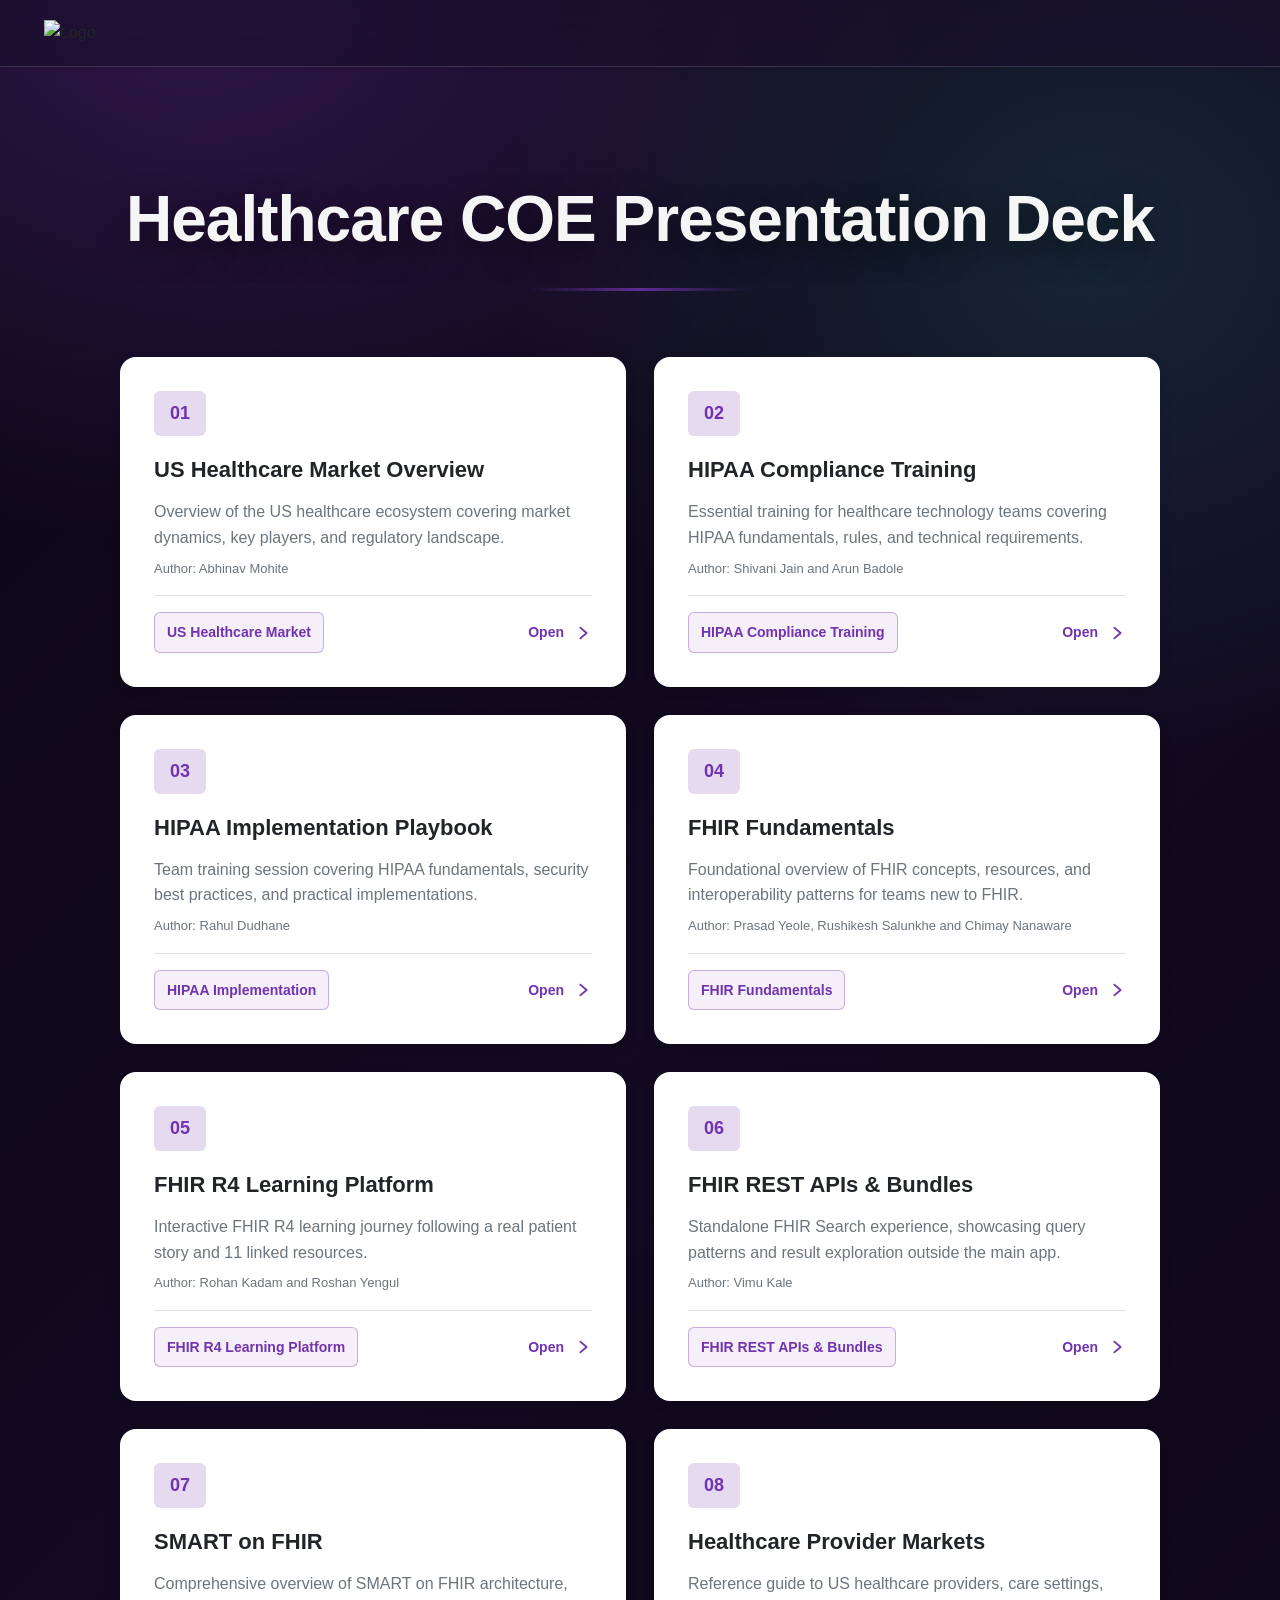
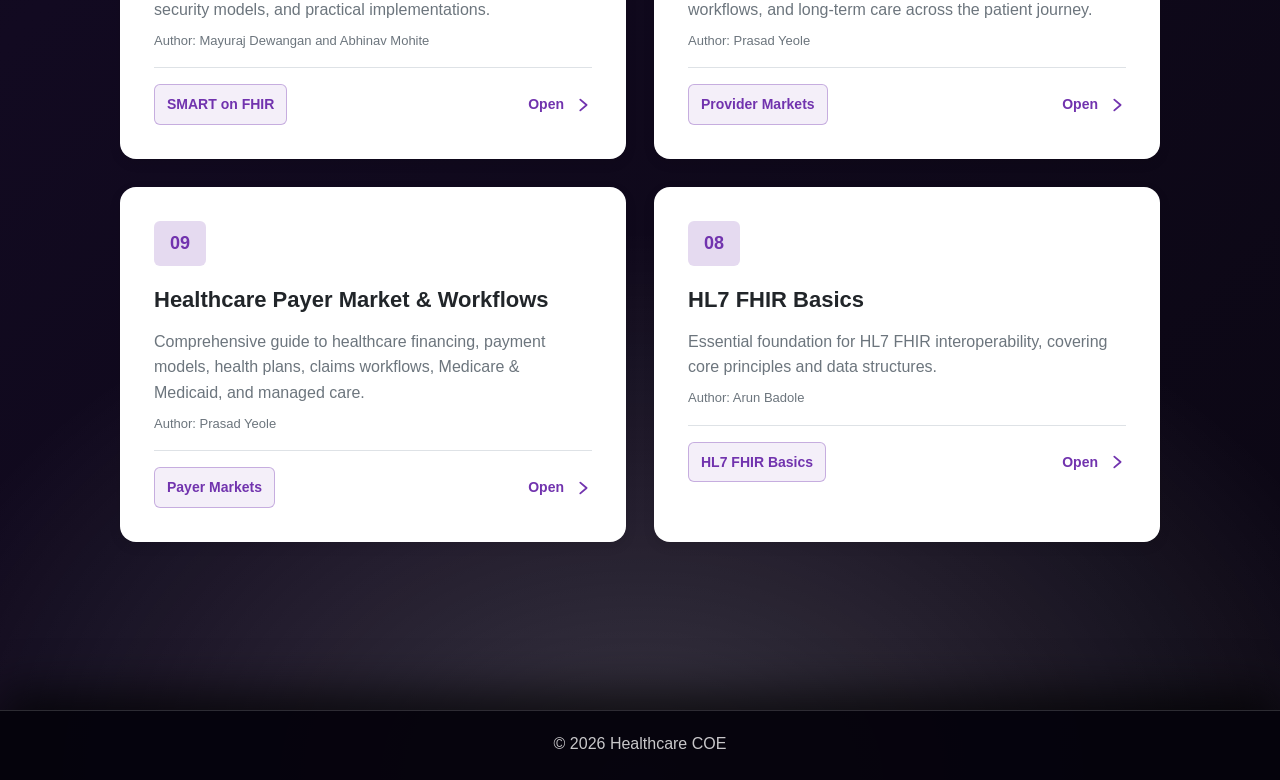
==== commit afb25602: "feat: add HL7 FHIR basics presentation deck with interactive UI and asset scripts" ====
--- a/index.html
+++ b/index.html
@@ -319,6 +319,22 @@
               </span>
             </div>
           </a>
+
+          <a class="feature-card site-card" href="hl7-fhir-basics/index.html">
+            <div class="feature-number">08</div>
+            <h3>HL7 FHIR Basics</h3>
+            <p>Essential foundation for HL7 FHIR interoperability, covering core principles and data structures.</p>
+            <p class="site-author">Author: Arun Badole</p>
+            <div class="site-meta">
+              <span class="site-pill">HL7 FHIR Basics</span>
+              <span class="site-open">
+                Open
+                <svg width="18" height="18" viewBox="0 0 20 20" fill="none" xmlns="http://www.w3.org/2000/svg" aria-hidden="true">
+                  <path d="M7 4L14 10L7 16" stroke="currentColor" stroke-width="2" stroke-linecap="round" stroke-linejoin="round"/>
+                </svg>
+              </span>
+            </div>
+          </a>
         </div>
       </section>
     </main>
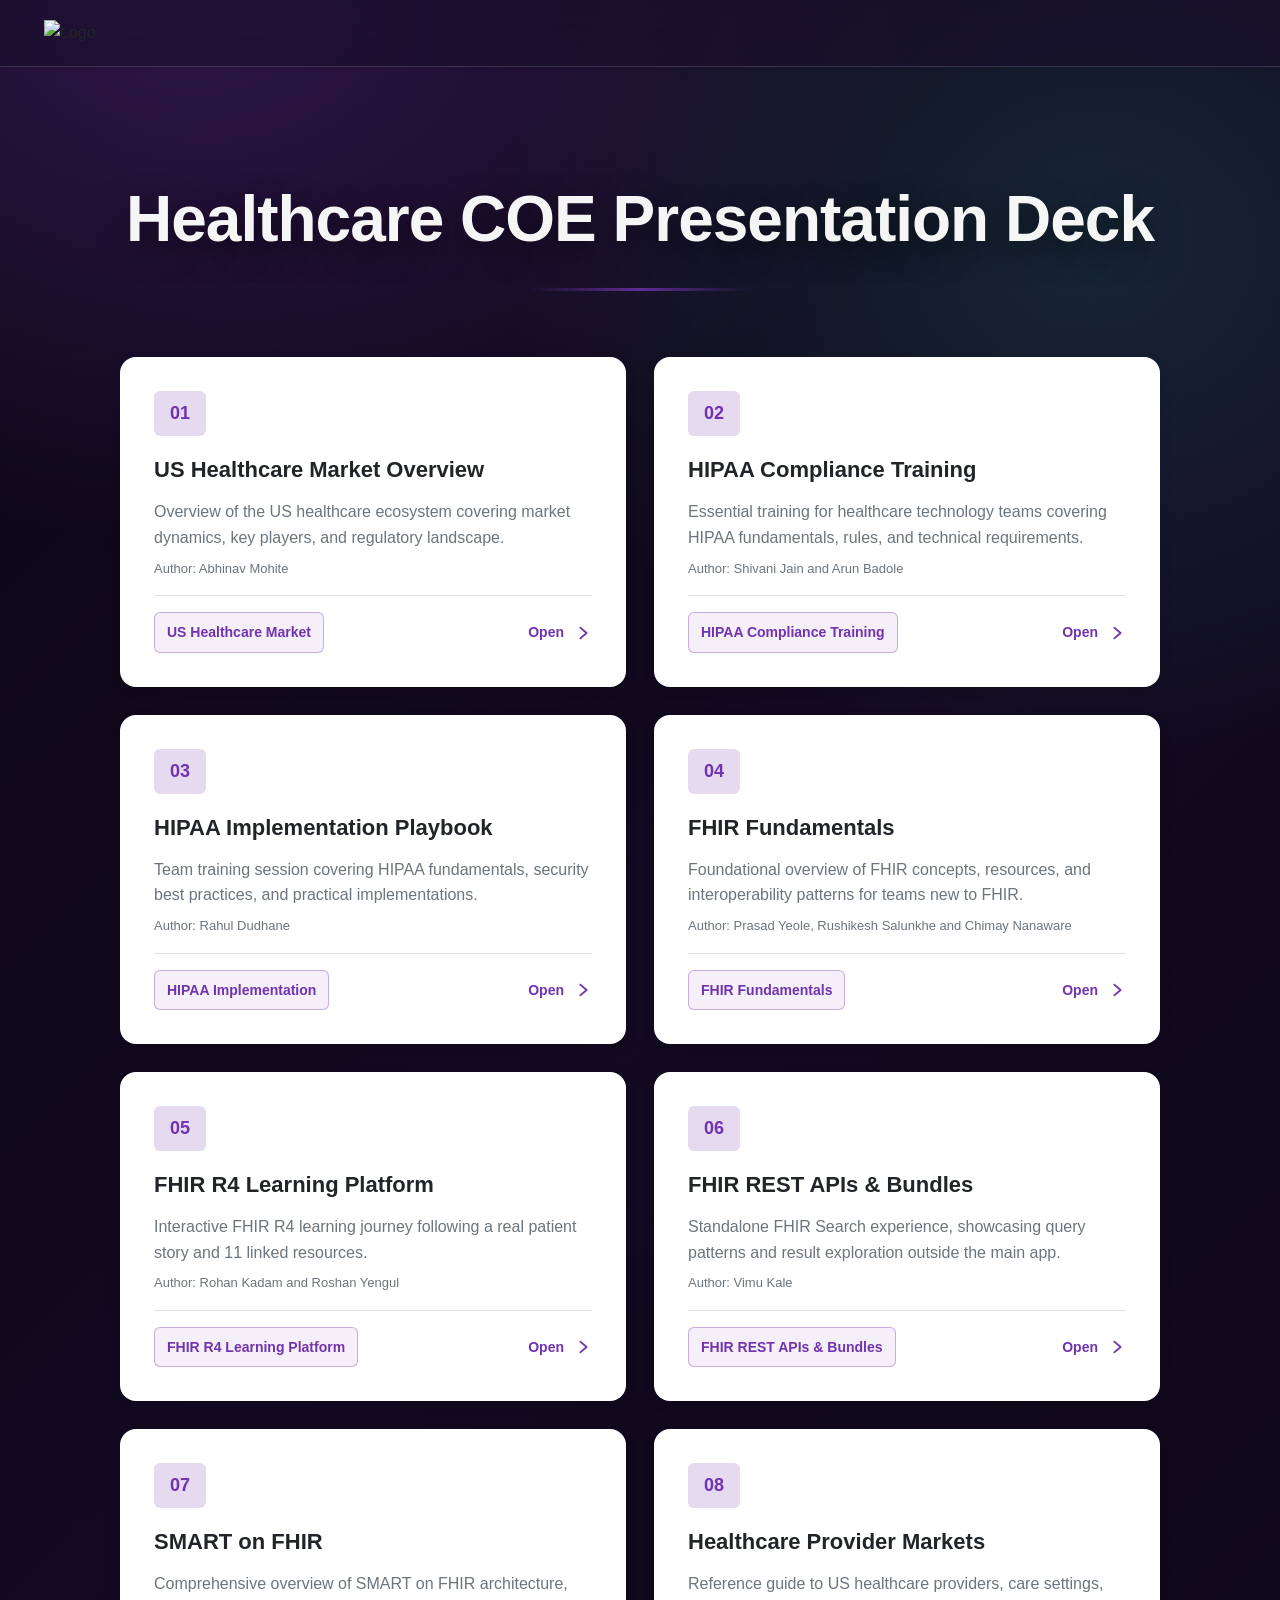
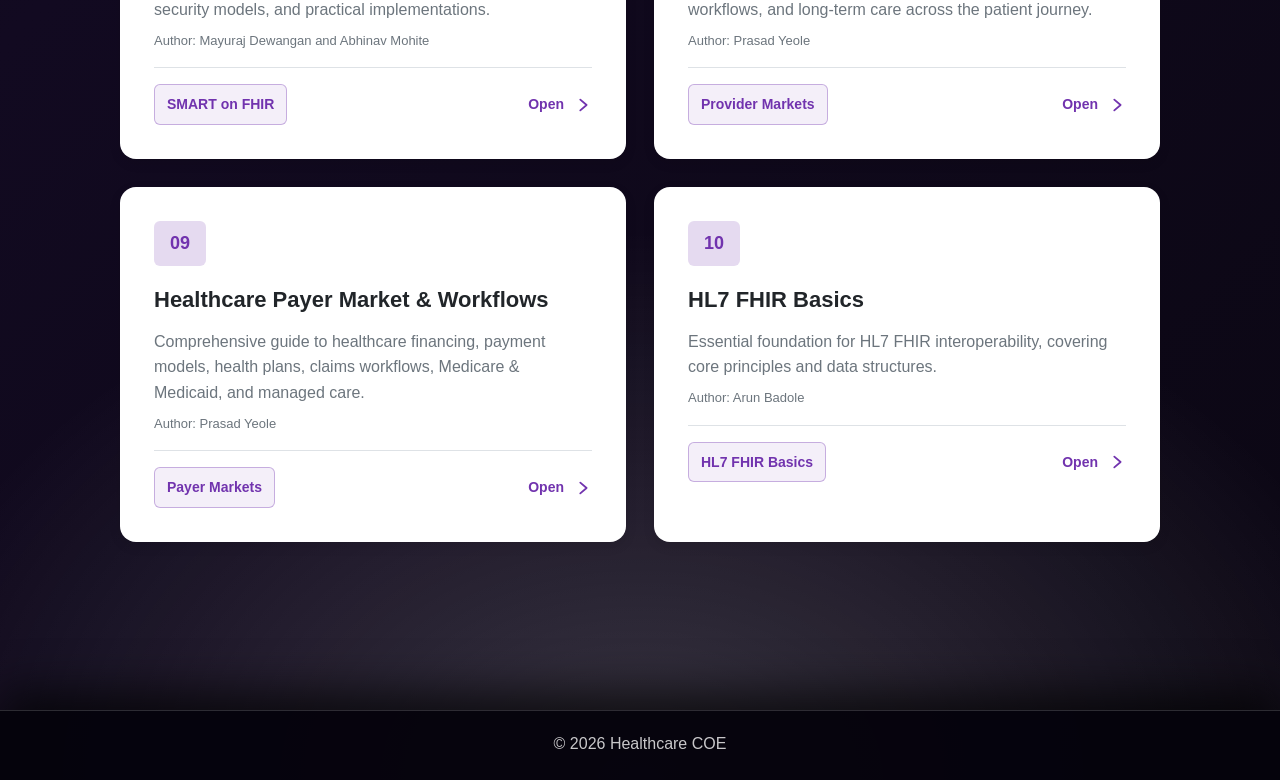
==== commit b650796e: "refactor: added thank you section at last of hl7 docs" ====
--- a/index.html
+++ b/index.html
@@ -321,7 +321,7 @@
           </a>
 
           <a class="feature-card site-card" href="hl7-fhir-basics/index.html">
-            <div class="feature-number">08</div>
+            <div class="feature-number">10</div>
             <h3>HL7 FHIR Basics</h3>
             <p>Essential foundation for HL7 FHIR interoperability, covering core principles and data structures.</p>
             <p class="site-author">Author: Arun Badole</p>
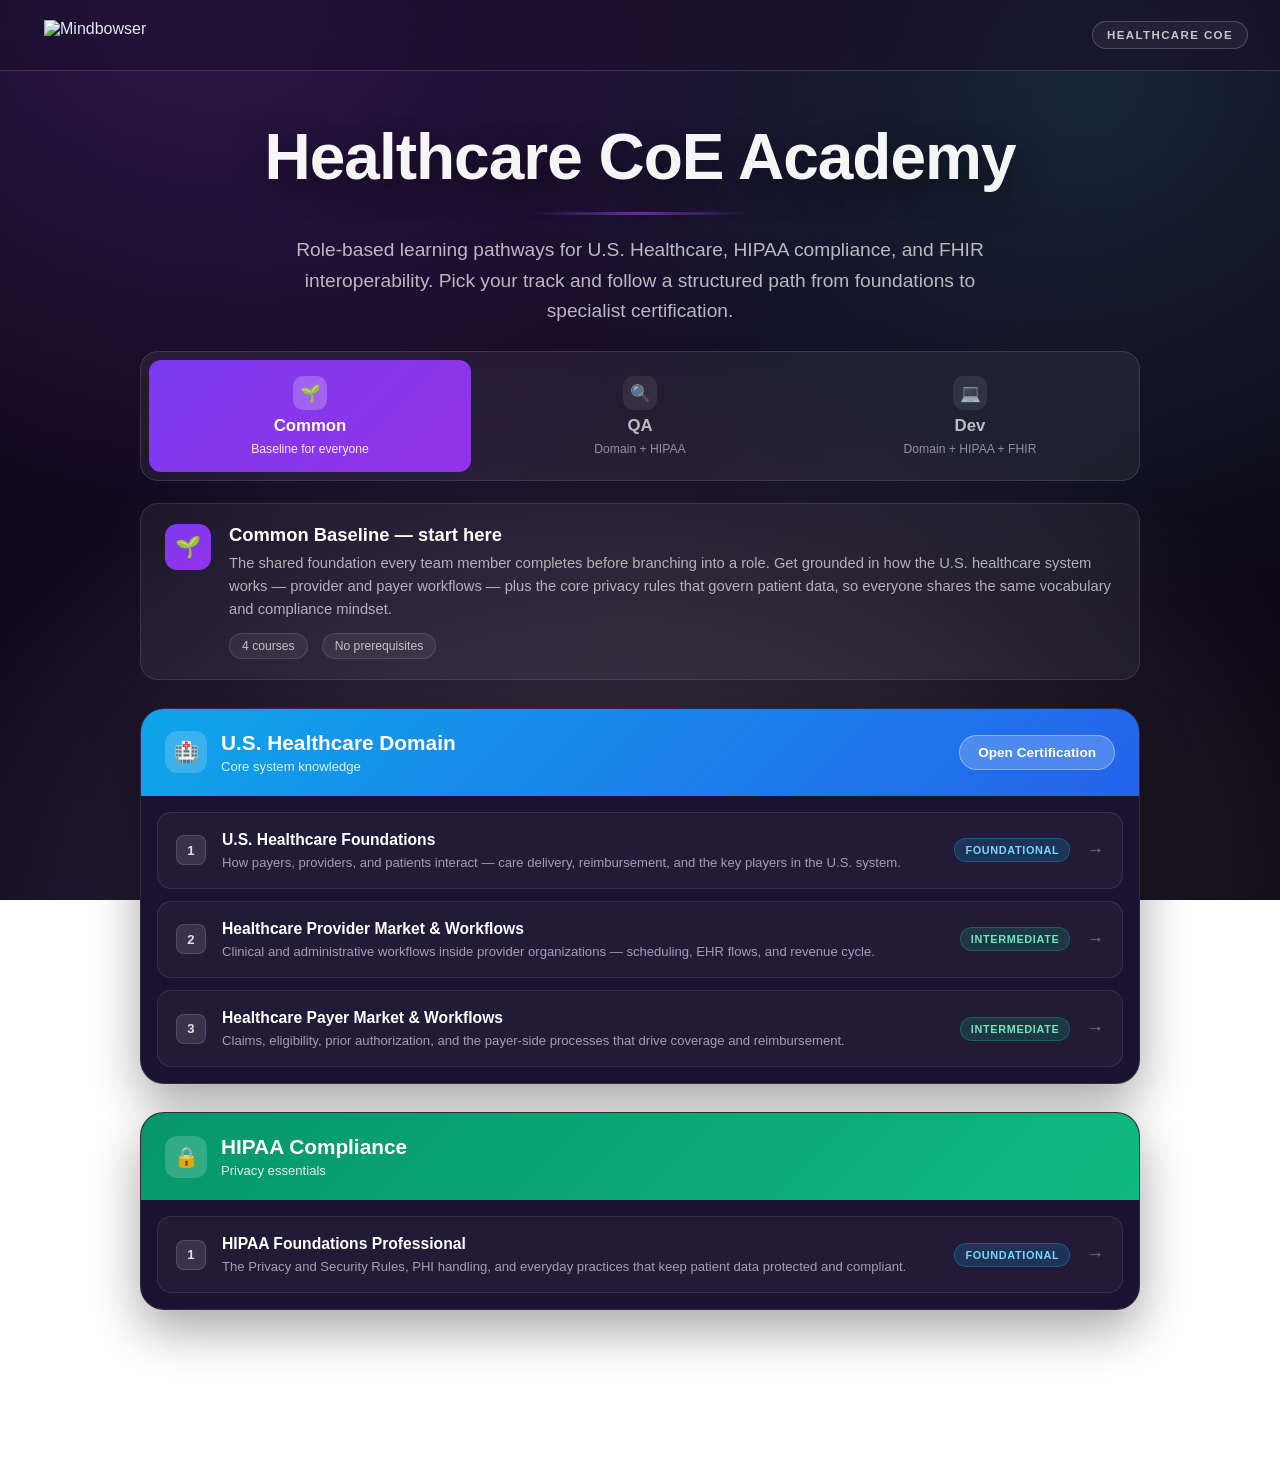
==== commit a981891e: "Updated landing page" ====
--- a/index.html
+++ b/index.html
@@ -1,347 +1,676 @@
 <!DOCTYPE html>
 <html lang="en">
 <head>
-  <meta charset="UTF-8" />
-  <meta name="viewport" content="width=device-width, initial-scale=1.0" />
-  <title>Healthcare COE Presentation Deck</title>
-  <link rel="icon" type="image/png" href="https://www.mindbowser.com/wp-content/uploads/2025/10/512x512-1.png" />
-  <link rel="stylesheet" href="hipaa-implementation/styles.css" />
-  <style>
-    /* Landing page additions, using HIPAA design tokens */
-    .welcome-page {
-      --brand-primary: #7133AE;
-      --brand-secondary: #5d2a90;
-      --brand-light: rgba(113, 51, 174, 0.18);
-      --brand-lighter: rgba(113, 51, 174, 0.08);
-      background: transparent;
-    }
-    .welcome-container {
-      /* header is fixed, so keep content visible */
-      padding-top: 76px;
-      min-height: 100vh;
-      overflow-x: hidden;
-      background:
-        radial-gradient(1200px 900px at 15% 0%, rgba(113, 51, 174, 0.35) 0%, rgba(113, 51, 174, 0) 60%),
-        radial-gradient(900px 800px at 85% 10%, rgba(56, 184, 179, 0.16) 0%, rgba(56, 184, 179, 0) 65%),
-        radial-gradient(1400px 1000px at 50% 100%, rgba(255, 255, 255, 0.18) 0%, rgba(255, 255, 255, 0) 55%),
-        linear-gradient(135deg, #0b0713 0%, #120a21 45%, #0b0713 100%);
-    }
-
-    .welcome-header {
-      position: fixed;
-      top: 0;
-      left: 0;
-      right: 0;
-      z-index: 1000;
-      padding: 14px 32px;
-      background: rgba(26, 15, 44, 0.62);
-      backdrop-filter: blur(16px);
-      -webkit-backdrop-filter: blur(16px);
-      border-bottom: 1px solid rgba(255, 255, 255, 0.14);
-    }
-
-    .welcome-header .logo {
-      height: 42px;
-      padding: 6px 12px;
-      background: transparent;
-      box-shadow: none;
-      border: none;
-    }
-
-    .hero-title {
-      font-size: clamp(40px, 5vw, 64px);
-      font-weight: 900;
-      letter-spacing: -1px;
-      color: rgba(255, 255, 255, 0.96);
-      text-shadow: 0 10px 30px rgba(0, 0, 0, 0.55);
-    }
-
-    .hero-section {
-      padding: 44px 0 18px;
-    }
-
-    .hero-title::after {
-      content: "";
-      display: block;
-      height: 3px;
-      width: min(220px, 45vw);
-      margin: 18px auto 0;
-      border-radius: 999px;
-      background: linear-gradient(90deg, rgba(113, 51, 174, 0) 0%, rgba(113, 51, 174, 0.9) 50%, rgba(113, 51, 174, 0) 100%);
-      opacity: 0.9;
-    }
-
-    .site-grid {
-      display: grid;
-      grid-template-columns: repeat(2, minmax(0, 1fr));
-      gap: 28px;
-      margin-top: 32px;
-      max-width: 1040px;
-      margin-left: auto;
-      margin-right: auto;
-      align-items: stretch;
-    }
-
-    a.site-card {
-      text-decoration: none;
-      color: inherit;
-      display: block;
-    }
-
-    .site-meta {
-      display: flex;
-      align-items: center;
-      justify-content: space-between;
-      gap: 12px;
-      margin-top: 16px;
-      padding-top: 16px;
-      border-top: 1px solid var(--border-color);
-      color: var(--text-secondary);
-      font-size: 14px;
-    }
-
-    .site-author {
-      margin-top: 8px;
-      font-size: 13px;
-      color: var(--text-secondary);
-    }
-
-    .site-pill {
-      display: inline-flex;
-      align-items: center;
-      gap: 8px;
-      padding: 8px 12px;
-      border-radius: var(--radius-sm);
-      background: rgba(113, 51, 174, 0.08);
-      color: var(--brand-primary);
-      font-weight: 600;
-      border: 1px solid rgba(113, 51, 174, 0.35);
-      white-space: nowrap;
-    }
-
-    .site-open {
-      display: inline-flex;
-      align-items: center;
-      gap: 10px;
-      font-weight: 700;
-      color: var(--brand-primary);
-    }
-
-    .feature-card.site-card {
-      transition:
-        transform 200ms ease,
-        box-shadow 200ms ease,
-        border-color 200ms ease,
-        background-color 200ms ease,
-        background-image 200ms ease;
-    }
-
-    .feature-card.site-card:hover {
-      transform: translateY(-6px);
-      box-shadow:
-        0 18px 45px rgba(0, 0, 0, 0.28),
-        0 0 0 1px rgba(255, 255, 255, 0.14);
-      border-color: rgba(113, 51, 174, 0.6);
-      background-image: radial-gradient(circle at 0% 0%, rgba(113, 51, 174, 0.16), transparent 55%);
-    }
-
-    .welcome-footer {
-      background: rgba(5, 3, 12, 0.96);
-      border-top: 1px solid rgba(255, 255, 255, 0.16);
-      color: rgba(255, 255, 255, 0.78);
-      padding: 20px 24px 24px;
-      text-align: center;
-      box-shadow: 0 -18px 45px rgba(0, 0, 0, 0.7);
-    }
-
-    @media (max-width: 640px) {
-      .site-grid {
-        grid-template-columns: minmax(0, 1fr);
-      }
-    }
-
-    /* Keep cards + hero using base HIPAA styling (no glass on them) */
-  </style>
+<meta charset="UTF-8">
+<meta name="viewport" content="width=device-width, initial-scale=1.0">
+<title>Healthcare CoE Learning Academy</title>
+<link rel="icon" type="image/png" href="https://www.mindbowser.com/wp-content/uploads/2025/10/512x512-1.png" />
+<style>
+*{ margin:0; padding:0; box-sizing:border-box; }
+
+body{
+    font-family: Inter, Segoe UI, sans-serif;
+    color:#e2e8f0;
+    min-height:100vh;
+    overflow-x:hidden;
+    background:
+        radial-gradient(1200px 900px at 15% 0%, rgba(113,51,174,.35) 0%, rgba(113,51,174,0) 60%),
+        radial-gradient(900px 800px at 85% 10%, rgba(56,184,179,.16) 0%, rgba(56,184,179,0) 65%),
+        radial-gradient(1400px 1000px at 50% 100%, rgba(255,255,255,.18) 0%, rgba(255,255,255,0) 55%),
+        linear-gradient(135deg,#0b0713 0%,#120a21 45%,#0b0713 100%);
+    background-attachment:fixed;
+}
+
+/* ---- Fixed header ---- */
+.welcome-header{
+    position:fixed;
+    top:0; left:0; right:0;
+    z-index:1000;
+    padding:14px 32px;
+    background:rgba(26,15,44,.62);
+    backdrop-filter:blur(16px);
+    -webkit-backdrop-filter:blur(16px);
+    border-bottom:1px solid rgba(255,255,255,.14);
+    display:flex;
+    justify-content:space-between;
+    align-items:center;
+}
+.welcome-header .logo{ height:42px; padding:6px 12px; }
+.header-badge{
+    font-size:.72rem;
+    letter-spacing:.12em;
+    text-transform:uppercase;
+    font-weight:700;
+    color:rgba(255,255,255,.75);
+    padding:7px 14px;
+    border:1px solid rgba(255,255,255,.2);
+    border-radius:30px;
+    background:rgba(255,255,255,.05);
+}
+
+/* ---- Hero ---- */
+.hero{
+    max-width:1400px;
+    margin:auto;
+    text-align:center;
+    padding:120px 24px 24px;
+}
+.hero .eyebrow{
+    display:inline-block;
+    font-size:.78rem;
+    letter-spacing:.18em;
+    text-transform:uppercase;
+    font-weight:700;
+    color:#c4b5fd;
+    background:rgba(113,51,174,.22);
+    border:1px solid rgba(147,51,234,.35);
+    padding:7px 16px;
+    border-radius:30px;
+    margin-bottom:22px;
+}
+.hero h1{
+    font-size:clamp(40px,5vw,64px);
+    font-weight:900;
+    letter-spacing:-1px;
+    color:rgba(255,255,255,.96);
+    text-shadow:0 10px 30px rgba(0,0,0,.55);
+}
+.hero h1::after{
+    content:"";
+    display:block;
+    height:3px;
+    width:min(220px,45vw);
+    margin:18px auto 0;
+    border-radius:999px;
+    background:linear-gradient(90deg,rgba(113,51,174,0) 0%,rgba(113,51,174,.9) 50%,rgba(113,51,174,0) 100%);
+}
+.hero p{
+    font-size:1.2rem;
+    color:rgba(255,255,255,.7);
+    margin:20px auto 0;
+    max-width:720px;
+    font-weight:500;
+    line-height:1.6;
+}
+
+/* ---- Tab bar ---- */
+.tabs{
+    max-width:1000px;
+    margin:0 auto 14px;
+    background:rgba(255,255,255,.06);
+    border:1px solid rgba(255,255,255,.12);
+    border-radius:18px;
+    padding:8px;
+    display:flex;
+    gap:8px;
+    backdrop-filter:blur(10px);
+}
+.tab{
+    flex:1;
+    border:none;
+    cursor:pointer;
+    background:transparent;
+    font-family:inherit;
+    padding:16px 18px;
+    border-radius:12px;
+    text-align:center;
+    color:rgba(255,255,255,.7);
+    transition:.25s;
+    display:flex;
+    flex-direction:column;
+    align-items:center;
+    gap:6px;
+}
+.tab .tab-icon{
+    width:34px; height:34px;
+    display:flex; align-items:center; justify-content:center;
+    border-radius:10px;
+    background:rgba(255,255,255,.08);
+    font-size:1.05rem;
+    transition:.25s;
+}
+.tab .tab-title{ font-size:1.05rem; font-weight:700; }
+.tab .tab-sub{ font-size:.76rem; font-weight:500; color:rgba(255,255,255,.5); }
+.tab:hover{ background:rgba(255,255,255,.08); color:#fff; }
+
+.tab.active{ color:#fff; }
+.tab.active .tab-sub{ color:rgba(255,255,255,.9); }
+.tab.active .tab-icon{ background:rgba(255,255,255,.22); }
+.tab.active[data-panel="common"]{ background:linear-gradient(135deg,#7c3aed,#9333ea); }
+.tab.active[data-panel="qa"]{ background:linear-gradient(135deg,#059669,#10b981); }
+.tab.active[data-panel="dev"]{ background:linear-gradient(135deg,#0ea5e9,#2563eb); }
+
+/* ---- Panels ---- */
+.panel-container{ max-width:1000px; margin:0 auto; padding-bottom:80px; }
+.panel{ display:none; }
+.panel.active{ display:block; animation:fade .3s ease both; }
+@keyframes fade{ from{ opacity:0; } to{ opacity:1; } }
+
+/* ---- Track intro ---- */
+.track-intro{
+    background:rgba(255,255,255,.05);
+    border:1px solid rgba(255,255,255,.10);
+    border-radius:18px;
+    padding:20px 24px;
+    margin:22px 0 28px;
+    display:flex;
+    gap:18px;
+    align-items:flex-start;
+}
+.track-intro .ti-icon{
+    flex-shrink:0;
+    width:46px; height:46px;
+    border-radius:12px;
+    display:flex; align-items:center; justify-content:center;
+    font-size:1.3rem;
+}
+.track-intro.common .ti-icon{ background:linear-gradient(135deg,#7c3aed,#9333ea); }
+.track-intro.qa .ti-icon{ background:linear-gradient(135deg,#059669,#10b981); }
+.track-intro.dev .ti-icon{ background:linear-gradient(135deg,#0ea5e9,#2563eb); }
+.track-intro h3{ font-size:1.15rem; color:#fff; margin-bottom:6px; }
+.track-intro p{ font-size:.92rem; color:rgba(255,255,255,.65); line-height:1.55; }
+.track-meta{
+    display:flex; gap:14px; margin-top:12px; flex-wrap:wrap;
+}
+.track-meta span{
+    font-size:.76rem;
+    color:rgba(255,255,255,.7);
+    background:rgba(255,255,255,.06);
+    border:1px solid rgba(255,255,255,.12);
+    padding:5px 12px;
+    border-radius:20px;
+}
+
+/* ---- Cards ---- */
+.path-card{
+    background:#1a1230;
+    border:1px solid rgba(255,255,255,.10);
+    border-radius:24px;
+    overflow:hidden;
+    box-shadow:0 20px 50px rgba(0,0,0,.35);
+    margin-bottom:28px;
+}
+.path-header{
+    padding:22px 24px;
+    color:white;
+    display:flex;
+    justify-content:space-between;
+    align-items:center;
+    gap:16px;
+}
+.path-header .ph-left{ display:flex; align-items:center; gap:14px; }
+.path-header .ph-icon{
+    width:42px; height:42px;
+    border-radius:12px;
+    background:rgba(255,255,255,.18);
+    display:flex; align-items:center; justify-content:center;
+    font-size:1.25rem;
+    flex-shrink:0;
+}
+.path-header h2{ font-size:1.3rem; line-height:1.2; }
+.path-header .ph-sub{ font-size:.82rem; opacity:.85; font-weight:500; margin-top:3px; }
+.path-header .course-btn{
+    display:inline-block;
+    text-decoration:none;
+    color:#fff;
+    background:rgba(255,255,255,.20);
+    padding:9px 18px;
+    border-radius:30px;
+    font-size:.85rem;
+    font-weight:600;
+    white-space:nowrap;
+    border:1px solid rgba(255,255,255,.35);
+    transition:.25s;
+}
+.path-header .course-btn:hover{ background:rgba(255,255,255,.34); transform:translateY(-1px); }
+
+.fundamentals{ background:linear-gradient(135deg,#0ea5e9,#2563eb); }
+.compliance{   background:linear-gradient(135deg,#059669,#10b981); }
+.fhir{         background:linear-gradient(135deg,#7c3aed,#9333ea); }
+
+.course-list{ padding:16px; }
+.course-link{
+    display:flex;
+    align-items:center;
+    gap:16px;
+    text-decoration:none;
+    color:#e2e8f0;
+    background:rgba(255,255,255,.04);
+    padding:16px 18px;
+    border-radius:14px;
+    margin-bottom:12px;
+    border:1px solid rgba(255,255,255,.09);
+    transition:.25s;
+}
+.course-link:last-child{ margin-bottom:0; }
+.course-link:hover{
+    background:rgba(255,255,255,.11);
+    transform:translateX(6px);
+    box-shadow:0 8px 20px rgba(0,0,0,.30);
+    border-color:rgba(147,51,234,.6);
+}
+.course-num{
+    flex-shrink:0;
+    width:30px; height:30px;
+    border-radius:8px;
+    background:rgba(255,255,255,.10);
+    border:1px solid rgba(255,255,255,.14);
+    display:flex; align-items:center; justify-content:center;
+    font-size:.82rem; font-weight:700;
+    color:rgba(255,255,255,.85);
+}
+.course-body{ flex:1; }
+.course-title{ font-weight:600; font-size:.98rem; line-height:1.35; color:#fff; }
+.course-desc{ font-size:.82rem; color:rgba(255,255,255,.58); line-height:1.45; margin-top:3px; }
+.course-level{
+    flex-shrink:0;
+    font-size:.68rem;
+    text-transform:uppercase;
+    letter-spacing:.06em;
+    font-weight:700;
+    padding:5px 10px;
+    border-radius:20px;
+    white-space:nowrap;
+}
+.level-found{ background:rgba(14,165,233,.18); color:#7dd3fc; border:1px solid rgba(14,165,233,.35); }
+.level-inter{ background:rgba(16,185,129,.18); color:#6ee7b7; border:1px solid rgba(16,185,129,.35); }
+.level-adv{   background:rgba(147,51,234,.20); color:#d8b4fe; border:1px solid rgba(147,51,234,.4); }
+.course-arrow{ flex-shrink:0; color:rgba(255,255,255,.4); font-size:1.1rem; }
+
+.footer{
+    text-align:center;
+    color:rgba(255,255,255,.45);
+    font-size:.85rem;
+    padding:0 0 40px;
+}
+
+@media(max-width:720px){
+    .welcome-header{ padding:12px 18px; }
+    .header-badge{ display:none; }
+    .hero{ padding:110px 20px 24px; }
+    .tabs{ flex-direction:column; }
+    .path-header{ flex-direction:column; align-items:flex-start; }
+    .course-level{ display:none; }
+    .course-link{ transform:none !important; }
+}
+</style>
 </head>
-<body class="welcome-page">
-  <div class="welcome-container">
-    <header class="welcome-header">
-      <img src="https://mindbowsernew.wpenginepowered.com/wp-content/uploads/2025/10/header-1.svg" alt="Logo" class="logo" />
-    </header>
-
-    <main class="welcome-content">
-      <div class="hero-section">
-        <h1 class="hero-title">Healthcare COE Presentation Deck</h1>
-      </div>
-
-      <section class="features-section" style="margin-top: 32px; margin-bottom: 120px;">
-        <div class="site-grid">
-          <a class="feature-card site-card" href="us-healthcare-market-overview/index.html">
-            <div class="feature-number">01</div>
-            <h3>US Healthcare Market Overview</h3>
-            <p>Overview of the US healthcare ecosystem covering market dynamics, key players, and regulatory landscape.</p>
-            <p class="site-author">Author: Abhinav Mohite</p>
-            <div class="site-meta">
-              <span class="site-pill">US Healthcare Market</span>
-              <span class="site-open">
-                Open
-                <svg width="18" height="18" viewBox="0 0 20 20" fill="none" xmlns="http://www.w3.org/2000/svg" aria-hidden="true">
-                  <path d="M7 4L14 10L7 16" stroke="currentColor" stroke-width="2" stroke-linecap="round" stroke-linejoin="round"/>
-                </svg>
-              </span>
-            </div>
-          </a>
-
-          <a class="feature-card site-card" href="hippa-training/index.html">
-            <div class="feature-number">02</div>
-            <h3>HIPAA Compliance Training</h3>
-            <p>Essential training for healthcare technology teams covering HIPAA fundamentals, rules, and technical requirements.</p>
-            <p class="site-author">Author: Shivani Jain and Arun Badole</p>
-            <div class="site-meta">
-              <span class="site-pill">HIPAA Compliance Training</span>
-              <span class="site-open">
-                Open
-                <svg width="18" height="18" viewBox="0 0 20 20" fill="none" xmlns="http://www.w3.org/2000/svg" aria-hidden="true">
-                  <path d="M7 4L14 10L7 16" stroke="currentColor" stroke-width="2" stroke-linecap="round" stroke-linejoin="round"/>
-                </svg>
-              </span>
-            </div>
-          </a>
-
-          <a class="feature-card site-card" href="hipaa-implementation/index.html">
-            <div class="feature-number">03</div>
-            <h3>HIPAA Implementation Playbook</h3>
-            <p>Team training session covering HIPAA fundamentals, security best practices, and practical implementations.</p>
-            <p class="site-author">Author: Rahul Dudhane</p>
-            <div class="site-meta">
-              <span class="site-pill">HIPAA Implementation</span>
-              <span class="site-open">
-                Open
-                <svg width="18" height="18" viewBox="0 0 20 20" fill="none" xmlns="http://www.w3.org/2000/svg" aria-hidden="true">
-                  <path d="M7 4L14 10L7 16" stroke="currentColor" stroke-width="2" stroke-linecap="round" stroke-linejoin="round"/>
-                </svg>
-              </span>
-            </div>
-          </a>
-
-          <a class="feature-card site-card" href="fhir-fundamentals/index.html">
-            <div class="feature-number">04</div>
-            <h3>FHIR Fundamentals</h3>
-            <p>Foundational overview of FHIR concepts, resources, and interoperability patterns for teams new to FHIR.</p>
-            <p class="site-author">Author: Prasad Yeole, Rushikesh Salunkhe and Chimay Nanaware</p>
-            <div class="site-meta">
-              <span class="site-pill">FHIR Fundamentals</span>
-              <span class="site-open">
-                Open
-                <svg width="18" height="18" viewBox="0 0 20 20" fill="none" xmlns="http://www.w3.org/2000/svg" aria-hidden="true">
-                  <path d="M7 4L14 10L7 16" stroke="currentColor" stroke-width="2" stroke-linecap="round" stroke-linejoin="round"/>
-                </svg>
-              </span>
-            </div>
-          </a>
-
-          <a class="feature-card site-card" href="fhir-r4/index.html">
-            <div class="feature-number">05</div>
-            <h3>FHIR R4 Learning Platform</h3>
-            <p>Interactive FHIR R4 learning journey following a real patient story and 11 linked resources.</p>
-            <p class="site-author">Author: Rohan Kadam and Roshan Yengul</p>
-            <div class="site-meta">
-              <span class="site-pill">FHIR R4 Learning Platform</span>
-              <span class="site-open">
-                Open
-                <svg width="18" height="18" viewBox="0 0 20 20" fill="none" xmlns="http://www.w3.org/2000/svg" aria-hidden="true">
-                  <path d="M7 4L14 10L7 16" stroke="currentColor" stroke-width="2" stroke-linecap="round" stroke-linejoin="round"/>
-                </svg>
-              </span>
-            </div>
-          </a>
-
-          <a class="feature-card site-card" href="https://vimu-kale.github.io/fhir-search/#introduction">
-            <div class="feature-number">06</div>
-            <h3>FHIR REST APIs & Bundles</h3>
-            <p>Standalone FHIR Search experience, showcasing query patterns and result exploration outside the main app.</p>
-            <p class="site-author">Author: Vimu Kale</p>
-            <div class="site-meta">
-              <span class="site-pill">FHIR REST APIs & Bundles</span>
-              <span class="site-open">
-                Open
-                <svg width="18" height="18" viewBox="0 0 20 20" fill="none" xmlns="http://www.w3.org/2000/svg" aria-hidden="true">
-                  <path d="M7 4L14 10L7 16" stroke="currentColor" stroke-width="2" stroke-linecap="round" stroke-linejoin="round"/>
-                </svg>
-              </span>
-            </div>
-          </a>
-
-          <a class="feature-card site-card" href="smart-on-fhir/index.html">
-            <div class="feature-number">07</div>
-            <h3>SMART on FHIR</h3>
-            <p>Comprehensive overview of SMART on FHIR architecture, security models, and practical implementations.</p>
-            <p class="site-author">Author: Mayuraj Dewangan and Abhinav Mohite</p>
-            <div class="site-meta">
-              <span class="site-pill">SMART on FHIR</span>
-              <span class="site-open">
-                Open
-                <svg width="18" height="18" viewBox="0 0 20 20" fill="none" xmlns="http://www.w3.org/2000/svg" aria-hidden="true">
-                  <path d="M7 4L14 10L7 16" stroke="currentColor" stroke-width="2" stroke-linecap="round" stroke-linejoin="round"/>
-                </svg>
-              </span>
-            </div>
-          </a>
-
-          <a class="feature-card site-card" href="provider-market/index.html">
-            <div class="feature-number">08</div>
-            <h3>Healthcare Provider Markets</h3>
-            <p>Reference guide to US healthcare providers, care settings, workflows, and long-term care across the patient journey.</p>
-            <p class="site-author">Author: Prasad Yeole</p>
-            <div class="site-meta">
-              <span class="site-pill">Provider Markets</span>
-              <span class="site-open">
-                Open
-                <svg width="18" height="18" viewBox="0 0 20 20" fill="none" xmlns="http://www.w3.org/2000/svg" aria-hidden="true">
-                  <path d="M7 4L14 10L7 16" stroke="currentColor" stroke-width="2" stroke-linecap="round" stroke-linejoin="round"/>
-                </svg>
-              </span>
-            </div>
-          </a>
-
-          <a class="feature-card site-card" href="payer-market/index.html">
-            <div class="feature-number">09</div>
-            <h3>Healthcare Payer Market &amp; Workflows</h3>
-            <p>Comprehensive guide to healthcare financing, payment models, health plans, claims workflows, Medicare &amp; Medicaid, and managed care.</p>
-            <p class="site-author">Author: Prasad Yeole</p>
-            <div class="site-meta">
-              <span class="site-pill">Payer Markets</span>
-              <span class="site-open">
-                Open
-                <svg width="18" height="18" viewBox="0 0 20 20" fill="none" xmlns="http://www.w3.org/2000/svg" aria-hidden="true">
-                  <path d="M7 4L14 10L7 16" stroke="currentColor" stroke-width="2" stroke-linecap="round" stroke-linejoin="round"/>
-                </svg>
-              </span>
-            </div>
-          </a>
-
-          <a class="feature-card site-card" href="hl7-fhir-basics/index.html">
-            <div class="feature-number">10</div>
-            <h3>HL7 FHIR Basics</h3>
-            <p>Essential foundation for HL7 FHIR interoperability, covering core principles and data structures.</p>
-            <p class="site-author">Author: Arun Badole</p>
-            <div class="site-meta">
-              <span class="site-pill">HL7 FHIR Basics</span>
-              <span class="site-open">
-                Open
-                <svg width="18" height="18" viewBox="0 0 20 20" fill="none" xmlns="http://www.w3.org/2000/svg" aria-hidden="true">
-                  <path d="M7 4L14 10L7 16" stroke="currentColor" stroke-width="2" stroke-linecap="round" stroke-linejoin="round"/>
-                </svg>
-              </span>
-            </div>
-          </a>
-        </div>
-      </section>
-    </main>
-
-    <footer class="welcome-footer">
-      <p>&copy; 2026 Healthcare COE</p>
-    </footer>
-  </div>
+<body>
+
+<header class="welcome-header">
+    <img src="https://mindbowsernew.wpenginepowered.com/wp-content/uploads/2025/10/header-1.svg" alt="Mindbowser" class="logo" />
+    <span class="header-badge">Healthcare CoE</span>
+</header>
+
+<div class="hero">
+    <h1>Healthcare CoE Academy</h1>
+    <p>Role-based learning pathways for U.S. Healthcare, HIPAA compliance, and FHIR interoperability. Pick your track and follow a structured path from foundations to specialist certification.</p>
+</div>
+
+<div class="tabs">
+    <button class="tab active" data-panel="common">
+        <span class="tab-icon">&#127793;</span>
+        <span class="tab-title">Common</span>
+        <span class="tab-sub">Baseline for everyone</span>
+    </button>
+    <button class="tab" data-panel="qa">
+        <span class="tab-icon">&#128269;</span>
+        <span class="tab-title">QA</span>
+        <span class="tab-sub">Domain + HIPAA</span>
+    </button>
+    <button class="tab" data-panel="dev">
+        <span class="tab-icon">&#128187;</span>
+        <span class="tab-title">Dev</span>
+        <span class="tab-sub">Domain + HIPAA + FHIR</span>
+    </button>
+</div>
+
+<div class="panel-container">
+
+    <!-- ================= COMMON ================= -->
+    <div class="panel active" id="common">
+
+        <div class="track-intro common">
+            <div class="ti-icon">&#127793;</div>
+            <div>
+                <h3>Common Baseline &mdash; start here</h3>
+                <p>The shared foundation every team member completes before branching into a role. Get grounded in how the U.S. healthcare system works &mdash; provider and payer workflows &mdash; plus the core privacy rules that govern patient data, so everyone shares the same vocabulary and compliance mindset.</p>
+                <div class="track-meta">
+                    <span>4 courses</span>
+                    <span>No prerequisites</span>
+                </div>
+            </div>
+        </div>
+
+        <div class="path-card">
+            <div class="path-header fundamentals">
+                <div class="ph-left">
+                    <div class="ph-icon">&#127973;</div>
+                    <div>
+                        <h2>U.S. Healthcare Domain</h2>
+                        <div class="ph-sub">Core system knowledge</div>
+                    </div>
+                </div>
+                <a class="course-btn" target="blank" href="https://lms.mindbowser.com/courses/128">Open Certification</a>
+            </div>
+            <div class="course-list">
+                <a class="course-link" target="blank" href="https://lms.mindbowser.com/courses/120">
+                    <div class="course-num">1</div>
+                    <div class="course-body">
+                        <div class="course-title">U.S. Healthcare Foundations</div>
+                        <div class="course-desc">How payers, providers, and patients interact &mdash; care delivery, reimbursement, and the key players in the U.S. system.</div>
+                    </div>
+                    <div class="course-level level-found">Foundational</div>
+                    <div class="course-arrow">&rarr;</div>
+                </a>
+                <a class="course-link" target="blank" href="https://lms.mindbowser.com/courses/125">
+                    <div class="course-num">2</div>
+                    <div class="course-body">
+                        <div class="course-title">Healthcare Provider Market &amp; Workflows</div>
+                        <div class="course-desc">Clinical and administrative workflows inside provider organizations &mdash; scheduling, EHR flows, and revenue cycle.</div>
+                    </div>
+                    <div class="course-level level-inter">Intermediate</div>
+                    <div class="course-arrow">&rarr;</div>
+                </a>
+                <a class="course-link" target="blank" href="https://lms.mindbowser.com/courses/126">
+                    <div class="course-num">3</div>
+                    <div class="course-body">
+                        <div class="course-title">Healthcare Payer Market &amp; Workflows</div>
+                        <div class="course-desc">Claims, eligibility, prior authorization, and the payer-side processes that drive coverage and reimbursement.</div>
+                    </div>
+                    <div class="course-level level-inter">Intermediate</div>
+                    <div class="course-arrow">&rarr;</div>
+                </a>
+            </div>
+        </div>
+
+        <div class="path-card">
+            <div class="path-header compliance">
+                <div class="ph-left">
+                    <div class="ph-icon">&#128274;</div>
+                    <div>
+                        <h2>HIPAA Compliance</h2>
+                        <div class="ph-sub">Privacy essentials</div>
+                    </div>
+                </div>
+            </div>
+            <div class="course-list">
+                <a class="course-link" target="blank" href="https://lms.mindbowser.com/courses/118">
+                    <div class="course-num">1</div>
+                    <div class="course-body">
+                        <div class="course-title">HIPAA Foundations Professional</div>
+                        <div class="course-desc">The Privacy and Security Rules, PHI handling, and everyday practices that keep patient data protected and compliant.</div>
+                    </div>
+                    <div class="course-level level-found">Foundational</div>
+                    <div class="course-arrow">&rarr;</div>
+                </a>
+            </div>
+        </div>
+
+    </div>
+
+    <!-- ================= QA ================= -->
+    <div class="panel" id="qa">
+
+        <div class="track-intro qa">
+            <div class="ti-icon">&#128269;</div>
+            <div>
+                <h3>QA Track &mdash; validate with domain depth</h3>
+                <p>Everything QA needs to test healthcare products with confidence: deep domain knowledge of provider and payer workflows, plus the full HIPAA compliance path to validate that patient data is handled safely at every step.</p>
+                <div class="track-meta">
+                    <span>5 courses</span>
+                    <span>2 certifications</span>
+                    <span>Domain + HIPAA</span>
+                </div>
+            </div>
+        </div>
+
+        <div class="path-card">
+            <div class="path-header fundamentals">
+                <div class="ph-left">
+                    <div class="ph-icon">&#127973;</div>
+                    <div>
+                        <h2>U.S. Healthcare Master Certification</h2>
+                        <div class="ph-sub">3 courses &middot; domain mastery</div>
+                    </div>
+                </div>
+                <a class="course-btn" target="blank" href="https://lms.mindbowser.com/courses/128">Open Certification</a>
+            </div>
+            <div class="course-list">
+                <a class="course-link" target="blank" href="https://lms.mindbowser.com/courses/120">
+                    <div class="course-num">1</div>
+                    <div class="course-body">
+                        <div class="course-title">U.S. Healthcare Foundations</div>
+                        <div class="course-desc">Core building blocks of the U.S. system &mdash; care delivery, reimbursement, and the payer-provider relationship.</div>
+                    </div>
+                    <div class="course-level level-found">Foundational</div>
+                    <div class="course-arrow">&rarr;</div>
+                </a>
+                <a class="course-link" target="blank" href="https://lms.mindbowser.com/courses/125">
+                    <div class="course-num">2</div>
+                    <div class="course-body">
+                        <div class="course-title">Healthcare Provider Market &amp; Workflows</div>
+                        <div class="course-desc">Clinical and administrative workflows inside provider organizations &mdash; scheduling, EHR flows, and revenue cycle.</div>
+                    </div>
+                    <div class="course-level level-inter">Intermediate</div>
+                    <div class="course-arrow">&rarr;</div>
+                </a>
+                <a class="course-link" target="blank" href="https://lms.mindbowser.com/courses/126">
+                    <div class="course-num">3</div>
+                    <div class="course-body">
+                        <div class="course-title">Healthcare Payer Market &amp; Workflows</div>
+                        <div class="course-desc">Claims, eligibility, prior authorization, and the payer-side processes that drive coverage and reimbursement.</div>
+                    </div>
+                    <div class="course-level level-inter">Intermediate</div>
+                    <div class="course-arrow">&rarr;</div>
+                </a>
+            </div>
+        </div>
+
+        <div class="path-card">
+            <div class="path-header compliance">
+                <div class="ph-left">
+                    <div class="ph-icon">&#128274;</div>
+                    <div>
+                        <h2>HIPAA Compliance Master Certification</h2>
+                        <div class="ph-sub">2 courses &middot; full compliance path</div>
+                    </div>
+                </div>
+                <a class="course-btn" target="blank" href="https://lms.mindbowser.com/courses/127">Open Certification</a>
+            </div>
+            <div class="course-list">
+                <a class="course-link" target="blank" href="https://lms.mindbowser.com/courses/118">
+                    <div class="course-num">1</div>
+                    <div class="course-body">
+                        <div class="course-title">HIPAA Foundations Professional</div>
+                        <div class="course-desc">The Privacy and Security Rules, PHI handling, and the compliance mindset behind protecting patient data.</div>
+                    </div>
+                    <div class="course-level level-found">Foundational</div>
+                    <div class="course-arrow">&rarr;</div>
+                </a>
+                <a class="course-link" target="blank" href="https://lms.mindbowser.com/courses/129">
+                    <div class="course-num">2</div>
+                    <div class="course-body">
+                        <div class="course-title">HIPAA Implementation Specialist</div>
+                        <div class="course-desc">Putting HIPAA into practice &mdash; safeguards, breach response, risk assessments, and audit-ready controls.</div>
+                    </div>
+                    <div class="course-level level-inter">Intermediate</div>
+                    <div class="course-arrow">&rarr;</div>
+                </a>
+            </div>
+        </div>
+
+    </div>
+
+    <!-- ================= DEV ================= -->
+    <div class="panel" id="dev">
+
+        <div class="track-intro dev">
+            <div class="ti-icon">&#128187;</div>
+            <div>
+                <h3>Dev Track &mdash; the complete path</h3>
+                <p>The full engineering journey. Master the healthcare domain and HIPAA compliance, then go deep on FHIR interoperability &mdash; from HL7 fundamentals through resource modeling, R4, integration, and SMART on FHIR app development.</p>
+                <div class="track-meta">
+                    <span>10 courses</span>
+                    <span>3 certifications</span>
+                    <span>Domain + HIPAA + FHIR</span>
+                </div>
+            </div>
+        </div>
+
+        <div class="path-card">
+            <div class="path-header fundamentals">
+                <div class="ph-left">
+                    <div class="ph-icon">&#127973;</div>
+                    <div>
+                        <h2>U.S. Healthcare Master Certification</h2>
+                        <div class="ph-sub">3 courses &middot; domain mastery</div>
+                    </div>
+                </div>
+                <a class="course-btn" target="blank" href="https://lms.mindbowser.com/courses/128">Open Certification</a>
+            </div>
+            <div class="course-list">
+                <a class="course-link" target="blank" href="https://lms.mindbowser.com/courses/120">
+                    <div class="course-num">1</div>
+                    <div class="course-body">
+                        <div class="course-title">U.S. Healthcare Foundations</div>
+                        <div class="course-desc">Core building blocks of the U.S. system &mdash; care delivery, reimbursement, and the payer-provider relationship.</div>
+                    </div>
+                    <div class="course-level level-found">Foundational</div>
+                    <div class="course-arrow">&rarr;</div>
+                </a>
+                <a class="course-link" target="blank" href="https://lms.mindbowser.com/courses/125">
+                    <div class="course-num">2</div>
+                    <div class="course-body">
+                        <div class="course-title">Healthcare Provider Market &amp; Workflows</div>
+                        <div class="course-desc">Clinical and administrative workflows inside provider organizations &mdash; scheduling, EHR flows, and revenue cycle.</div>
+                    </div>
+                    <div class="course-level level-inter">Intermediate</div>
+                    <div class="course-arrow">&rarr;</div>
+                </a>
+                <a class="course-link" target="blank" href="https://lms.mindbowser.com/courses/126">
+                    <div class="course-num">3</div>
+                    <div class="course-body">
+                        <div class="course-title">Healthcare Payer Market &amp; Workflows</div>
+                        <div class="course-desc">Claims, eligibility, prior authorization, and the payer-side processes that drive coverage and reimbursement.</div>
+                    </div>
+                    <div class="course-level level-inter">Intermediate</div>
+                    <div class="course-arrow">&rarr;</div>
+                </a>
+            </div>
+        </div>
+
+        <div class="path-card">
+            <div class="path-header compliance">
+                <div class="ph-left">
+                    <div class="ph-icon">&#128274;</div>
+                    <div>
+                        <h2>HIPAA Compliance Master Certification</h2>
+                        <div class="ph-sub">2 courses &middot; full compliance path</div>
+                    </div>
+                </div>
+                <a class="course-btn" target="blank" href="https://lms.mindbowser.com/courses/127">Open Certification</a>
+            </div>
+            <div class="course-list">
+                <a class="course-link" target="blank" href="https://lms.mindbowser.com/courses/118">
+                    <div class="course-num">1</div>
+                    <div class="course-body">
+                        <div class="course-title">HIPAA Foundations Professional</div>
+                        <div class="course-desc">The Privacy and Security Rules, PHI handling, and the compliance mindset behind protecting patient data.</div>
+                    </div>
+                    <div class="course-level level-found">Foundational</div>
+                    <div class="course-arrow">&rarr;</div>
+                </a>
+                <a class="course-link" target="blank" href="https://lms.mindbowser.com/courses/129">
+                    <div class="course-num">2</div>
+                    <div class="course-body">
+                        <div class="course-title">HIPAA Implementation Specialist</div>
+                        <div class="course-desc">Putting HIPAA into practice &mdash; safeguards, breach response, risk assessments, and audit-ready controls.</div>
+                    </div>
+                    <div class="course-level level-inter">Intermediate</div>
+                    <div class="course-arrow">&rarr;</div>
+                </a>
+            </div>
+        </div>
+
+        <div class="path-card">
+            <div class="path-header fhir">
+                <div class="ph-left">
+                    <div class="ph-icon">&#128225;</div>
+                    <div>
+                        <h2>FHIR Master Certification</h2>
+                        <div class="ph-sub">5 courses &middot; interoperability engineering</div>
+                    </div>
+                </div>
+                <a class="course-btn" target="blank" href="https://lms.mindbowser.com/courses/123">Open Certification</a>
+            </div>
+            <div class="course-list">
+                <a class="course-link" target="blank" href="https://lms.mindbowser.com/courses/130">
+                    <div class="course-num">1</div>
+                    <div class="course-body">
+                        <div class="course-title">HL7 &amp; FHIR Foundations</div>
+                        <div class="course-desc">The standards landscape &mdash; HL7 v2, the shift to FHIR, and how modern healthcare data exchange works.</div>
+                    </div>
+                    <div class="course-level level-found">Foundational</div>
+                    <div class="course-arrow">&rarr;</div>
+                </a>
+                <a class="course-link" target="blank" href="https://lms.mindbowser.com/courses/117">
+                    <div class="course-num">2</div>
+                    <div class="course-body">
+                        <div class="course-title">FHIR Resource Modeling Mastery</div>
+                        <div class="course-desc">Design with FHIR resources, references, and profiles &mdash; modeling real clinical data accurately.</div>
+                    </div>
+                    <div class="course-level level-inter">Intermediate</div>
+                    <div class="course-arrow">&rarr;</div>
+                </a>
+                <a class="course-link" target="blank" href="https://lms.mindbowser.com/courses/121">
+                    <div class="course-num">3</div>
+                    <div class="course-body">
+                        <div class="course-title">FHIR R4 Professional</div>
+                        <div class="course-desc">Work fluently with the R4 spec &mdash; RESTful APIs, search, and the interactions that power FHIR servers.</div>
+                    </div>
+                    <div class="course-level level-inter">Intermediate</div>
+                    <div class="course-arrow">&rarr;</div>
+                </a>
+                <a class="course-link" target="blank" href="https://lms.mindbowser.com/courses/119">
+                    <div class="course-num">4</div>
+                    <div class="course-body">
+                        <div class="course-title">FHIR Integration Specialist</div>
+                        <div class="course-desc">Connect FHIR to EHRs and third-party systems &mdash; mapping, transformation, and real-world integration patterns.</div>
+                    </div>
+                    <div class="course-level level-adv">Advanced</div>
+                    <div class="course-arrow">&rarr;</div>
+                </a>
+                <a class="course-link" target="blank" href="https://lms.mindbowser.com/courses/124">
+                    <div class="course-num">5</div>
+                    <div class="course-body">
+                        <div class="course-title">SMART on FHIR Developer</div>
+                        <div class="course-desc">Build launchable clinical apps &mdash; OAuth2 authorization, scopes, and the SMART app launch framework.</div>
+                    </div>
+                    <div class="course-level level-adv">Advanced</div>
+                    <div class="course-arrow">&rarr;</div>
+                </a>
+            </div>
+        </div>
+
+    </div>
+
+</div>
+
+<div class="footer">&copy; 2026 Healthcare CoE &middot; Structured pathways by role</div>
+
+<script>
+document.querySelectorAll('.tab').forEach(function(tab){
+    tab.addEventListener('click', function(){
+        var target = tab.getAttribute('data-panel');
+        document.querySelectorAll('.tab').forEach(function(t){ t.classList.remove('active'); });
+        document.querySelectorAll('.panel').forEach(function(p){ p.classList.remove('active'); });
+        tab.classList.add('active');
+        document.getElementById(target).classList.add('active');
+        window.scrollTo({ top: 0, behavior: 'smooth' });
+    });
+});
+</script>
+
 </body>
 </html>
